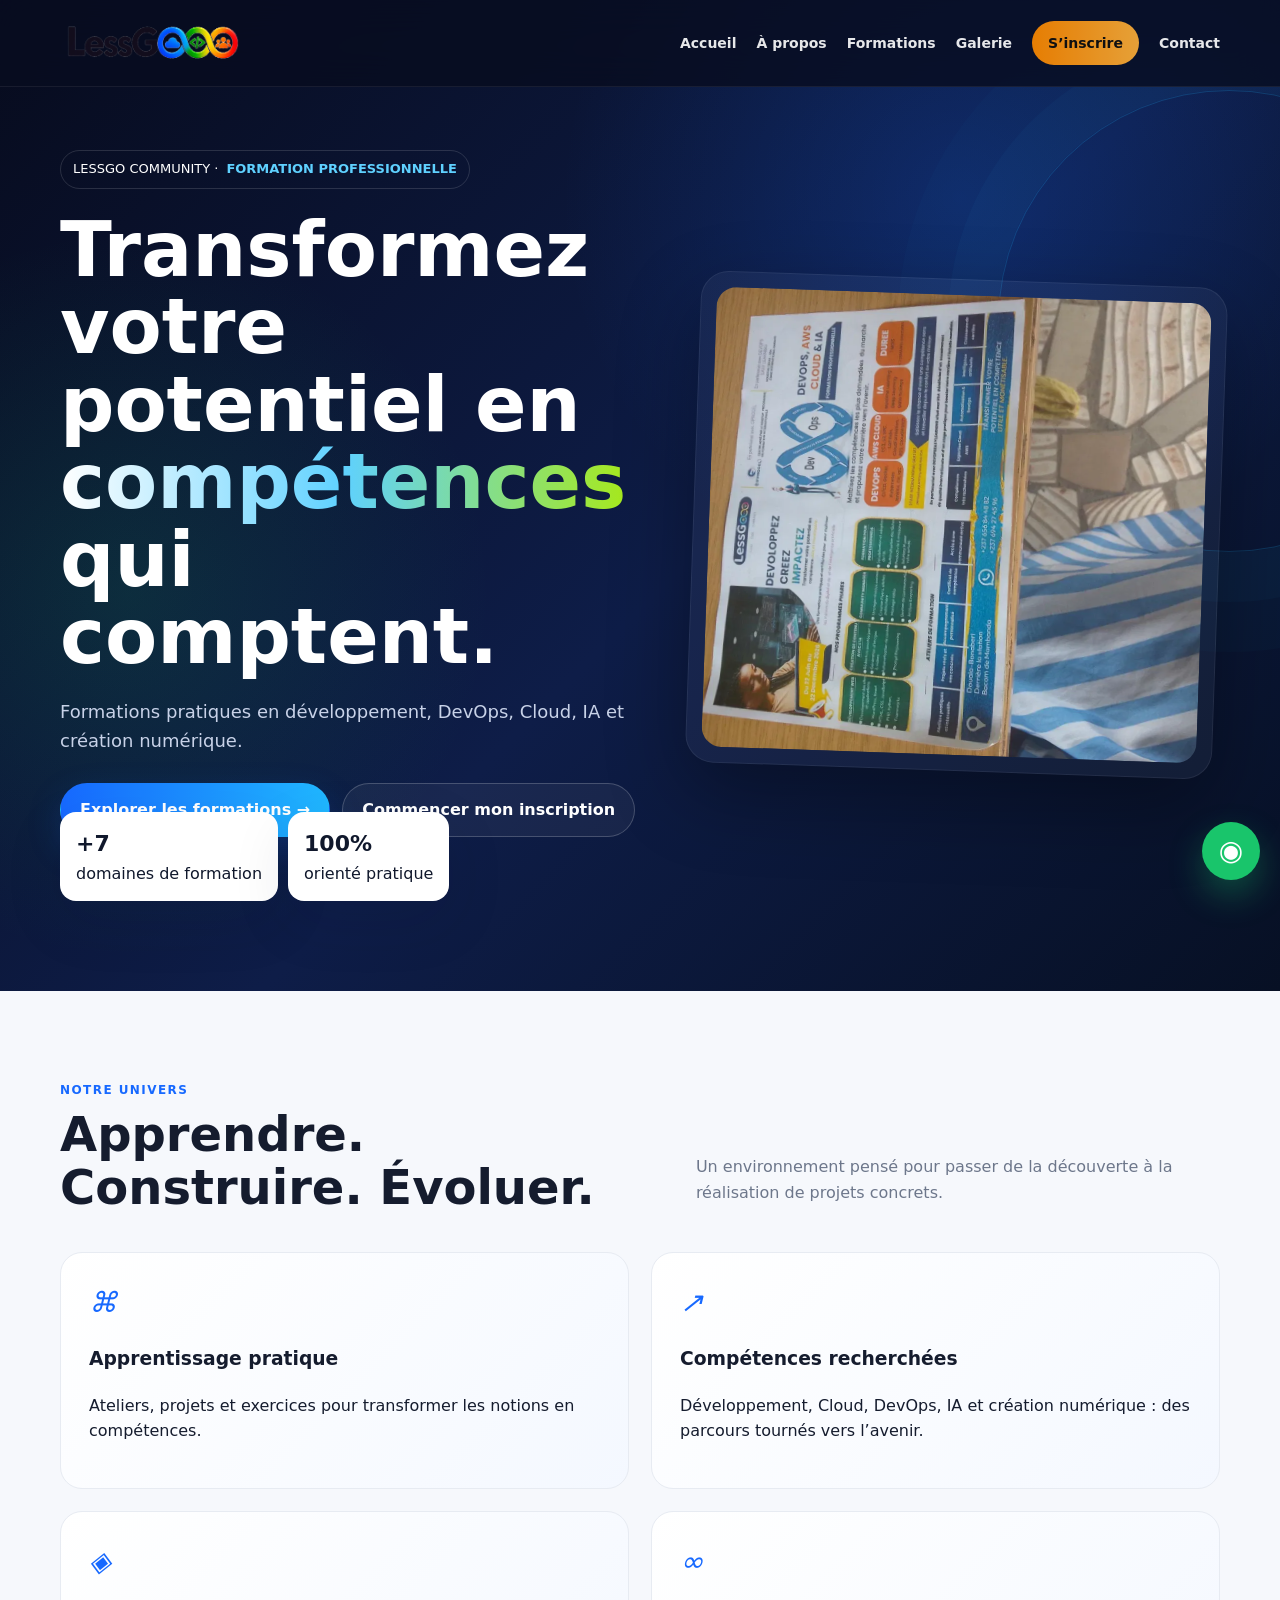
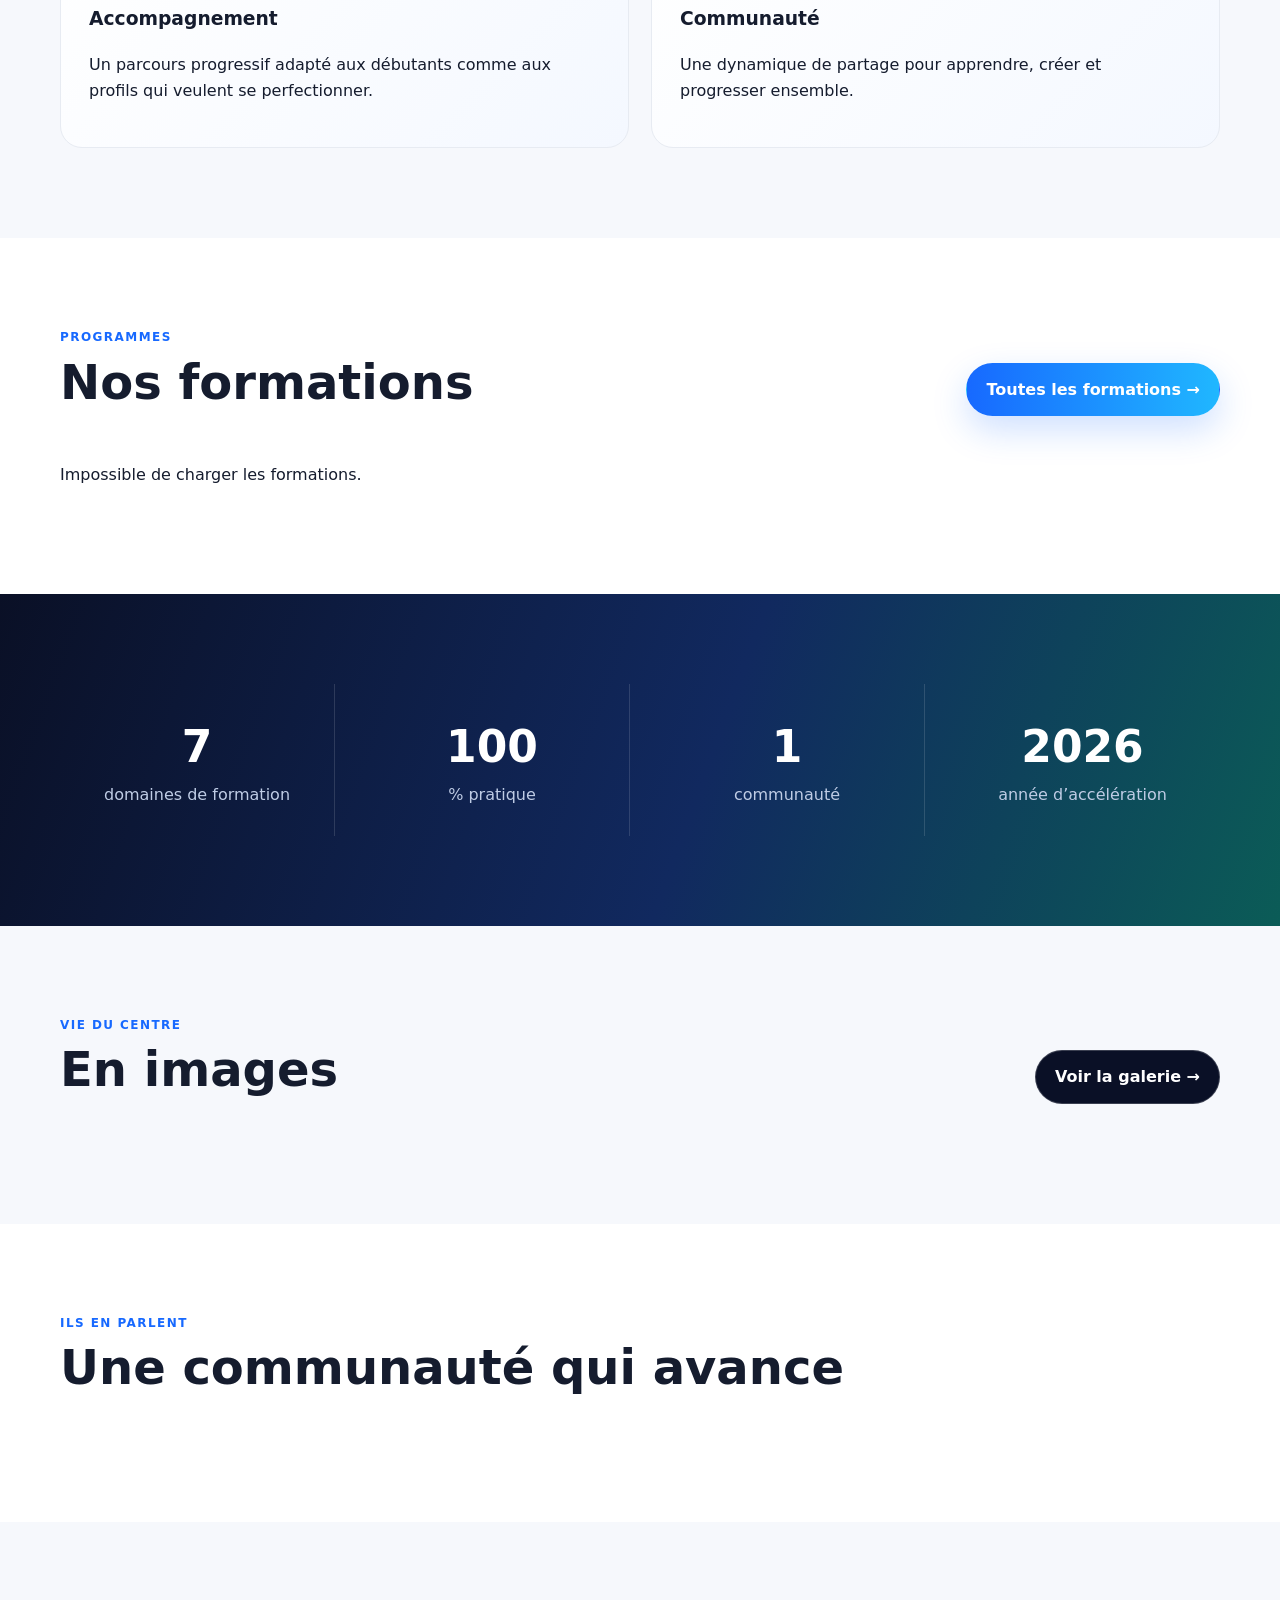
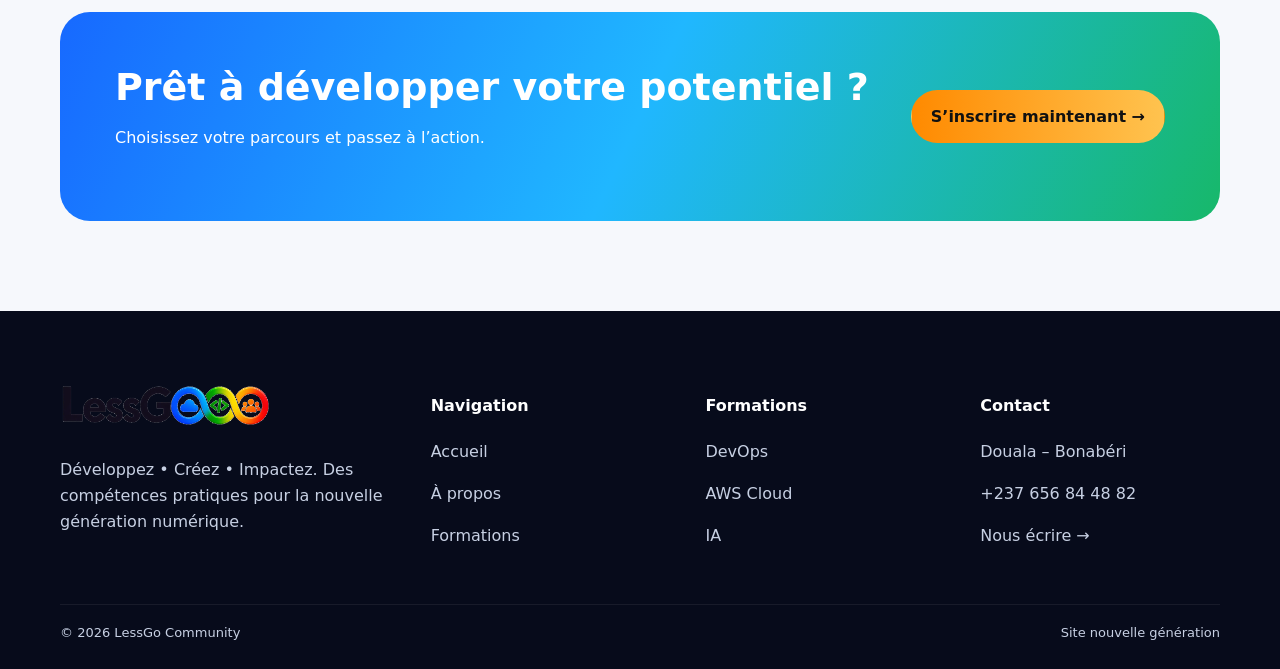
==== frontend/index.html @ 992719c2 "LessGo Community production" ====
<!doctype html><html lang="fr"><head><meta charset="utf-8"><meta name="viewport" content="width=device-width,initial-scale=1">
<meta name="description" content="LessGo Community — formations pratiques en développement, DevOps, Cloud, IA et création numérique à Douala.">
<title>Accueil | LessGo Community</title><link rel="preconnect" href="https://fonts.googleapis.com"><link rel="stylesheet" href="assets/css/style.css"></head><body>
<nav class="nav"><div class="container nav-inner"><a class="brand" href="index.html"><img src="assets/images/logo.png" alt="LessGo Community"></a><button class="menu" aria-label="Menu">☰</button><div class="nav-links"><a href="index.html">Accueil</a><a href="about.html">À propos</a><a href="formations.html">Formations</a><a href="galerie.html">Galerie</a><a href="inscription.html" class="nav-cta">S’inscrire</a><a href="contact.html">Contact</a></div></div></nav><main><section class="hero"><div class="container hero-grid"><div><span class="eyebrow">LESSGO COMMUNITY · <b>FORMATION PROFESSIONNELLE</b></span><h1 id="hero-title">Transformez votre potentiel en <span>compétences</span> qui comptent.</h1><p id="hero-text">Formations pratiques en développement, DevOps, Cloud, IA et création numérique.</p><div class="actions"><a class="btn btn-primary" href="formations.html">Explorer les formations →</a><a class="btn btn-ghost" href="inscription.html">Commencer mon inscription</a></div><div class="floating"><div class="mini"><strong>+7</strong><span>domaines de formation</span></div><div class="mini"><strong>100%</strong><span>orienté pratique</span></div></div></div><div class="hero-card"><img src="assets/images/flyer.png" alt="Flyer LessGo Community"></div></div></section>
<section class="section"><div class="container"><div class="section-head"><div><div class="kicker">Notre univers</div><h2>Apprendre. Construire. Évoluer.</h2></div><p>Un environnement pensé pour passer de la découverte à la réalisation de projets concrets.</p></div><div class="feature-grid"><div class="feature"><i>⌘</i><h3>Apprentissage pratique</h3><p>Ateliers, projets et exercices pour transformer les notions en compétences.</p></div><div class="feature"><i>↗</i><h3>Compétences recherchées</h3><p>Développement, Cloud, DevOps, IA et création numérique : des parcours tournés vers l’avenir.</p></div><div class="feature"><i>◈</i><h3>Accompagnement</h3><p>Un parcours progressif adapté aux débutants comme aux profils qui veulent se perfectionner.</p></div><div class="feature"><i>∞</i><h3>Communauté</h3><p>Une dynamique de partage pour apprendre, créer et progresser ensemble.</p></div></div></div></section>
<section class="section alt"><div class="container"><div class="section-head"><div><div class="kicker">Programmes</div><h2>Nos formations</h2></div><a class="btn btn-primary" href="formations.html">Toutes les formations →</a></div><div id="formation-list" class="cards"></div></div></section>
<section class="section stats-band"><div class="container"><div class="stats"><div class="statbox"><strong class="counter" data-target="7">0</strong><span>domaines de formation</span></div><div class="statbox"><strong class="counter" data-target="100">0</strong><span>% pratique</span></div><div class="statbox"><strong class="counter" data-target="1">0</strong><span>communauté</span></div><div class="statbox"><strong class="counter" data-target="2026">0</strong><span>année d’accélération</span></div></div></div></section>
<section class="section"><div class="container"><div class="section-head"><div><div class="kicker">Vie du centre</div><h2>En images</h2></div><a class="btn btn-ghost" style="background:#0a1026" href="galerie.html">Voir la galerie →</a></div><div id="home-gallery" class="gallery"></div></div></section>
<section class="section alt"><div class="container"><div class="section-head"><div><div class="kicker">Ils en parlent</div><h2>Une communauté qui avance</h2></div></div><div id="testimonial-list" class="cards"></div></div></section>
<section class="section"><div class="container"><div class="cta"><div><h2>Prêt à développer votre potentiel ?</h2><p>Choisissez votre parcours et passez à l’action.</p></div><a class="btn btn-orange" href="inscription.html">S’inscrire maintenant →</a></div></div></section></main><footer class="footer"><div class="container"><div class="footer-grid"><div><img src="assets/images/logo.png" alt="LessGo" style="width:210px"><p>Développez • Créez • Impactez. Des compétences pratiques pour la nouvelle génération numérique.</p></div><div><h4>Navigation</h4><p><a href="index.html">Accueil</a></p><p><a href="about.html">À propos</a></p><p><a href="formations.html">Formations</a></p></div><div><h4>Formations</h4><p><a href="formation.html?slug=devops">DevOps</a></p><p><a href="formation.html?slug=aws-cloud">AWS Cloud</a></p><p><a href="formation.html?slug=intelligence-artificielle">IA</a></p></div><div><h4>Contact</h4><p id="address">Douala – Bonabéri</p><p id="phone">+237 656 84 48 82</p><p><a href="contact.html">Nous écrire →</a></p></div></div><div class="footer-bottom"><span>© <span id="year"></span> LessGo Community</span><span>Site nouvelle génération</span></div></div></footer><a class="whatsapp" href="https://wa.me/237656844882?text=Bonjour%20LessGo%20Community%2C%20je%20souhaite%20avoir%20des%20informations." target="_blank" aria-label="WhatsApp">◉</a><div class="modal"><img src="" alt=""></div><script src="assets/js/app.js"></script></body></html>
---- frontend/assets/css/style.css ----
:root{--navy:#080d20;--navy2:#101a3b;--blue:#1769ff;--cyan:#20b7ff;--green:#17b86a;--lime:#a7e91d;--orange:#ff8a00;--red:#ff3d4d;--white:#fff;--muted:#6d778b;--bg:#f6f8fc;--line:#e7ebf2;--shadow:0 20px 60px rgba(7,18,48,.10)}
*{box-sizing:border-box}html{scroll-behavior:smooth}body{margin:0;font-family:Inter,ui-sans-serif,system-ui,-apple-system,Segoe UI,Roboto,Arial;color:#151c2e;background:var(--bg);line-height:1.6}a{text-decoration:none;color:inherit}img{max-width:100%;display:block}.container{width:min(1160px,92%);margin:auto}.nav{position:fixed;z-index:1000;top:0;left:0;right:0;padding:14px 0;background:rgba(8,13,32,.82);backdrop-filter:blur(18px);border-bottom:1px solid #fff1}.nav-inner{display:flex;align-items:center;justify-content:space-between;gap:20px}.brand img{width:185px;height:58px;object-fit:contain}.nav-links{display:flex;gap:20px;align-items:center}.nav-links a{color:#fff;font-weight:650;font-size:14px;opacity:.9}.nav-links a:hover,.nav-links a.active{color:#5fd1ff}.nav-cta{background:linear-gradient(90deg,var(--orange),#ffb13b);color:#111!important;padding:11px 16px;border-radius:999px}.menu{display:none;background:none;border:0;color:#fff;font-size:25px}.hero{min-height:92vh;padding:150px 0 90px;background:radial-gradient(circle at 75% 20%,#1769ff33,transparent 32%),radial-gradient(circle at 10% 60%,#17b86a25,transparent 28%),linear-gradient(135deg,#070b1d,#0e1d48 55%,#071024);color:#fff;position:relative;overflow:hidden}.hero:after{content:"";position:absolute;width:460px;height:460px;border:1px solid #20b7ff33;border-radius:50%;right:-180px;top:90px;box-shadow:0 0 0 50px #20b7ff08,0 0 0 100px #20b7ff05}.hero-grid{display:grid;grid-template-columns:1.05fr .95fr;align-items:center;gap:50px;position:relative;z-index:2}.eyebrow{display:inline-flex;gap:8px;align-items:center;padding:8px 12px;border:1px solid #fff2;border-radius:999px;background:#fff0;font-size:13px}.eyebrow b{color:#5fd1ff}.hero h1{font-size:clamp(42px,6vw,76px);line-height:1.02;margin:22px 0}.hero h1 span{background:linear-gradient(90deg,#fff,#5fd1ff,#a7e91d);-webkit-background-clip:text;background-clip:text;color:transparent}.hero p{font-size:18px;color:#c8d2e8;max-width:640px}.actions{display:flex;gap:12px;flex-wrap:wrap;margin-top:28px}.btn{display:inline-flex;align-items:center;justify-content:center;gap:9px;padding:13px 19px;border-radius:999px;font-weight:800;border:1px solid transparent;transition:.25s;cursor:pointer}.btn:hover{transform:translateY(-3px)}.btn-primary{background:linear-gradient(90deg,var(--blue),var(--cyan));color:#fff;box-shadow:0 14px 35px #1769ff35}.btn-orange{background:linear-gradient(90deg,var(--orange),#ffc34f);color:#111}.btn-ghost{border-color:#ffffff33;color:#fff;background:#ffffff0d}.hero-card{background:#ffffff0b;border:1px solid #fff1;border-radius:28px;padding:15px;box-shadow:0 30px 80px #0005;transform:rotate(2deg)}.hero-card img{border-radius:20px;width:100%;height:460px;object-fit:cover}.floating{display:flex;gap:10px;margin-top:-25px;position:relative;z-index:3}.mini{background:#fff;color:#10182c;border-radius:16px;padding:14px 16px;box-shadow:var(--shadow);min-width:145px}.mini strong{display:block;font-size:22px}.section{padding:90px 0}.section.alt{background:#fff}.section-head{display:flex;justify-content:space-between;align-items:end;gap:20px;margin-bottom:30px}.kicker{color:var(--blue);font-weight:900;text-transform:uppercase;letter-spacing:.12em;font-size:12px}.section h2{font-size:clamp(30px,4vw,48px);line-height:1.1;margin:8px 0}.section-head p{max-width:620px;color:var(--muted)}.cards{display:grid;grid-template-columns:repeat(3,1fr);gap:20px}.card{background:#fff;border:1px solid var(--line);border-radius:22px;overflow:hidden;box-shadow:0 10px 35px #12254d0b;transition:.25s}.card:hover{transform:translateY(-7px);box-shadow:var(--shadow)}.card-img{height:210px;width:100%;object-fit:cover}.card-body{padding:22px}.pill{display:inline-block;padding:6px 10px;border-radius:999px;background:#eef5ff;color:#1769ff;font-size:12px;font-weight:800}.card h3{margin:13px 0 7px;font-size:21px}.card p{color:var(--muted)}.meta{display:flex;gap:8px;flex-wrap:wrap;margin:12px 0}.meta span{font-size:12px;color:#5c6678;background:#f2f5f9;padding:6px 9px;border-radius:9px}.stats-band{background:linear-gradient(110deg,#0a1026,#11295f 55%,#0b5c57);color:#fff}.stats{display:grid;grid-template-columns:repeat(4,1fr);gap:20px}.statbox{padding:28px 10px;text-align:center;border-right:1px solid #fff2}.statbox:last-child{border-right:0}.statbox strong{font-size:44px;display:block}.statbox span{color:#bfcce5}.feature-grid{display:grid;grid-template-columns:1fr 1fr;gap:22px}.feature{padding:28px;border-radius:22px;background:linear-gradient(135deg,#fff,#f4f8ff);border:1px solid var(--line)}.feature i{font-size:28px;color:var(--blue)}.gallery{display:grid;grid-template-columns:repeat(4,1fr);gap:12px}.gallery img{height:190px;width:100%;object-fit:cover;border-radius:18px;cursor:pointer;transition:.25s}.gallery img:hover{transform:scale(1.02)}.quote{background:#0b1229;color:#fff;border-radius:25px;padding:30px;position:relative}.quote p{color:#d0d7e8;font-size:18px}.quote .stars{color:#ffc247}.cta{border-radius:30px;padding:55px;background:linear-gradient(115deg,#1769ff,#20b7ff 50%,#17b86a);color:#fff;display:flex;justify-content:space-between;align-items:center;gap:30px}.cta h2{margin:0;font-size:38px}.form-wrap{background:#fff;border:1px solid var(--line);border-radius:24px;padding:28px;box-shadow:var(--shadow)}.form-grid{display:grid;grid-template-columns:1fr 1fr;gap:16px}.field{display:flex;flex-direction:column;gap:7px}.field.wide{grid-column:1/-1}.field label{font-weight:750;font-size:13px}.field input,.field select,.field textarea{padding:13px 14px;border:1px solid #dfe5ef;border-radius:12px;font:inherit;outline:none}.field input:focus,.field select:focus,.field textarea:focus{border-color:#1769ff;box-shadow:0 0 0 4px #1769ff12}.footer{background:#070b1b;color:#c7d0e3;padding:60px 0 25px}.footer-grid{display:grid;grid-template-columns:1.4fr 1fr 1fr 1fr;gap:35px}.footer h4{color:#fff}.footer a:hover{color:#5fd1ff}.footer-bottom{border-top:1px solid #fff1;margin-top:40px;padding-top:18px;display:flex;justify-content:space-between;gap:20px;font-size:13px}.whatsapp{position:fixed;right:20px;bottom:20px;width:58px;height:58px;border-radius:50%;display:grid;place-items:center;background:#19c56b;color:#fff;font-size:28px;z-index:999;box-shadow:0 15px 35px #19c56b55}.page-hero{padding:150px 0 70px;background:linear-gradient(120deg,#080d20,#13285d);color:#fff}.page-hero h1{font-size:55px;margin:0 0 12px}.detail{display:grid;grid-template-columns:1fr 1fr;gap:35px;align-items:start}.detail img{border-radius:25px;box-shadow:var(--shadow)}.notice{padding:14px 16px;border-radius:12px;margin:12px 0}.success{background:#eaf9f1;color:#087a46}.error{background:#fff0f0;color:#a31c1c}.search{padding:13px 15px;border:1px solid var(--line);border-radius:999px;width:280px}.modal{position:fixed;inset:0;background:#000b;display:none;align-items:center;justify-content:center;z-index:2000;padding:25px}.modal.show{display:flex}.modal img{max-height:85vh;max-width:92vw;border-radius:15px}
@media(max-width:900px){.nav-links{display:none;position:absolute;top:86px;left:4%;right:4%;padding:18px;background:#0a1026;border:1px solid #fff2;border-radius:18px;flex-direction:column;align-items:stretch}.nav-links.show{display:flex}.menu{display:block}.hero-grid,.feature-grid,.detail{grid-template-columns:1fr}.hero-card{transform:none}.cards{grid-template-columns:1fr 1fr}.stats{grid-template-columns:1fr 1fr}.footer-grid{grid-template-columns:1fr 1fr}.gallery{grid-template-columns:1fr 1fr}.cta{flex-direction:column;align-items:flex-start}}@media(max-width:600px){.cards,.stats,.footer-grid,.gallery,.form-grid{grid-template-columns:1fr}.field.wide{grid-column:auto}.hero{padding-top:130px}.hero-card img{height:330px}.page-hero h1{font-size:42px}.section{padding:65px 0}.statbox{border-right:0;border-bottom:1px solid #fff2}.statbox:last-child{border-bottom:0}.footer-bottom{flex-direction:column}}
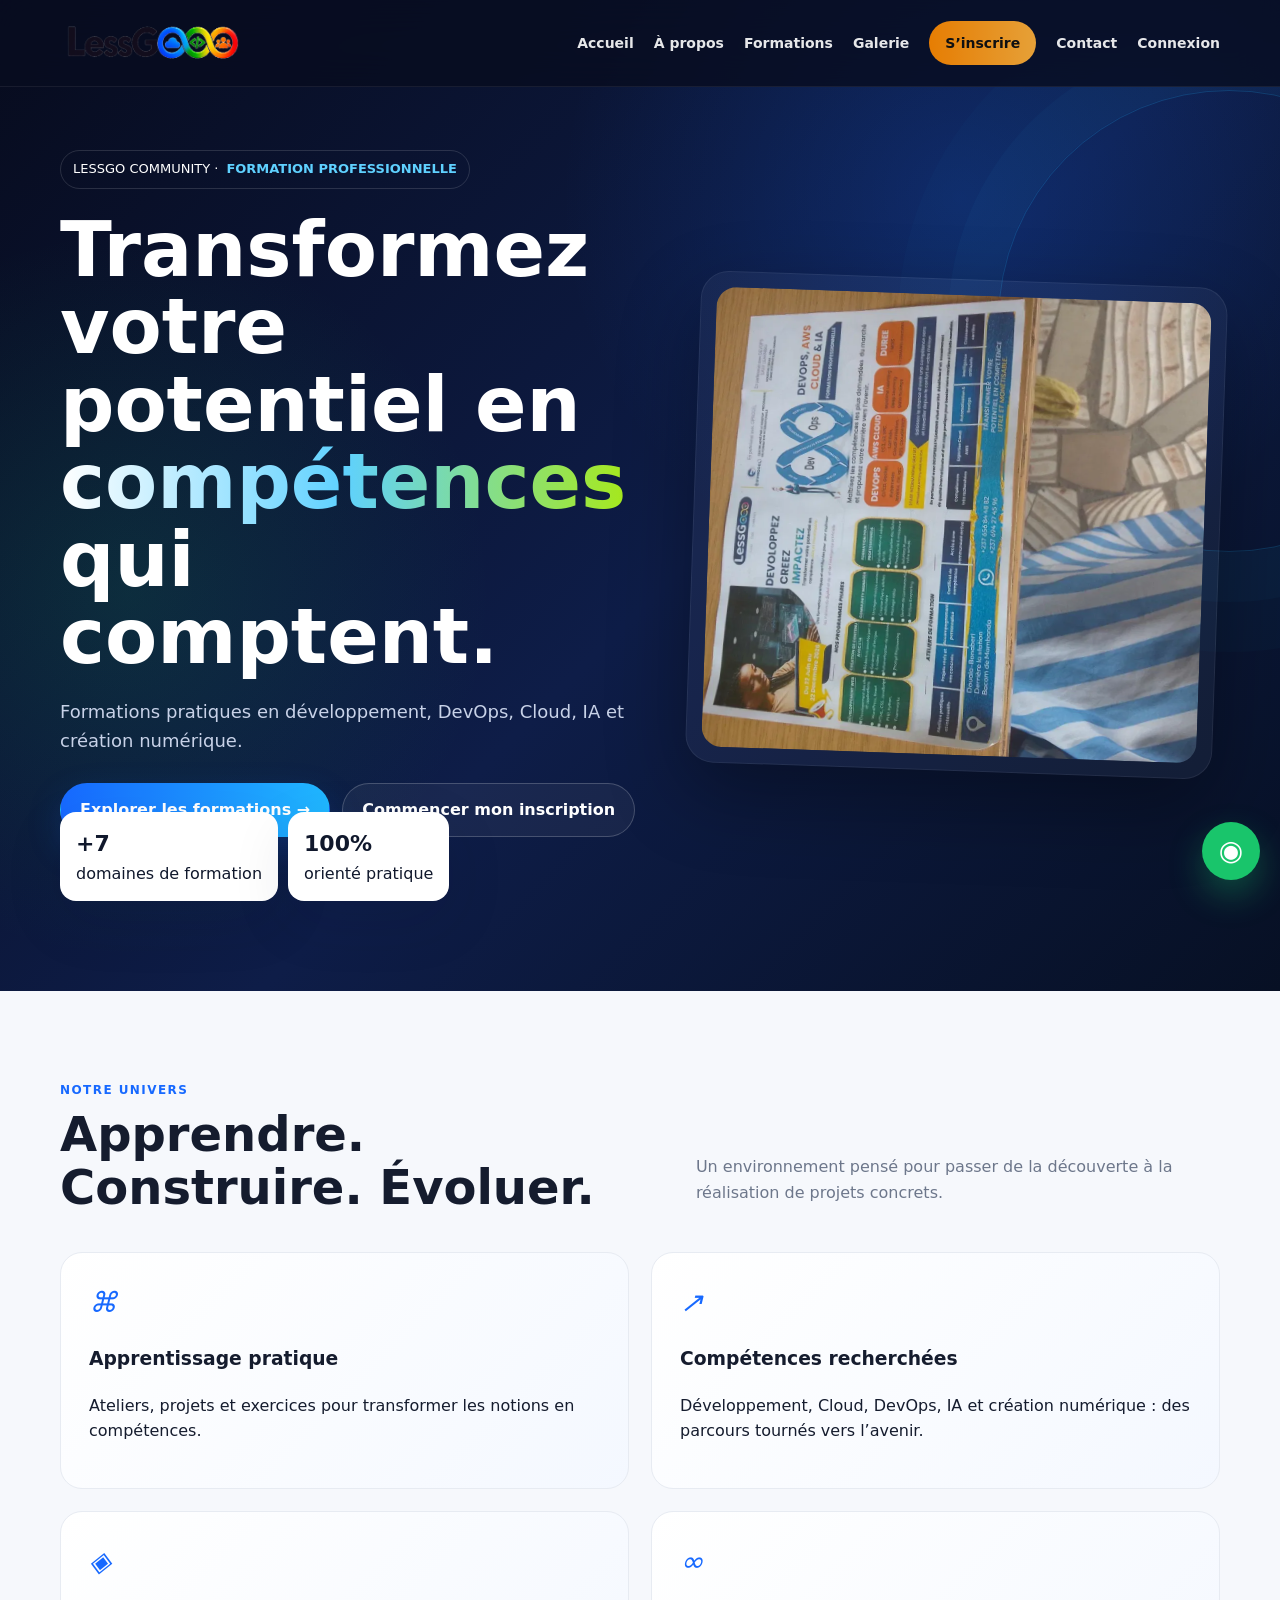
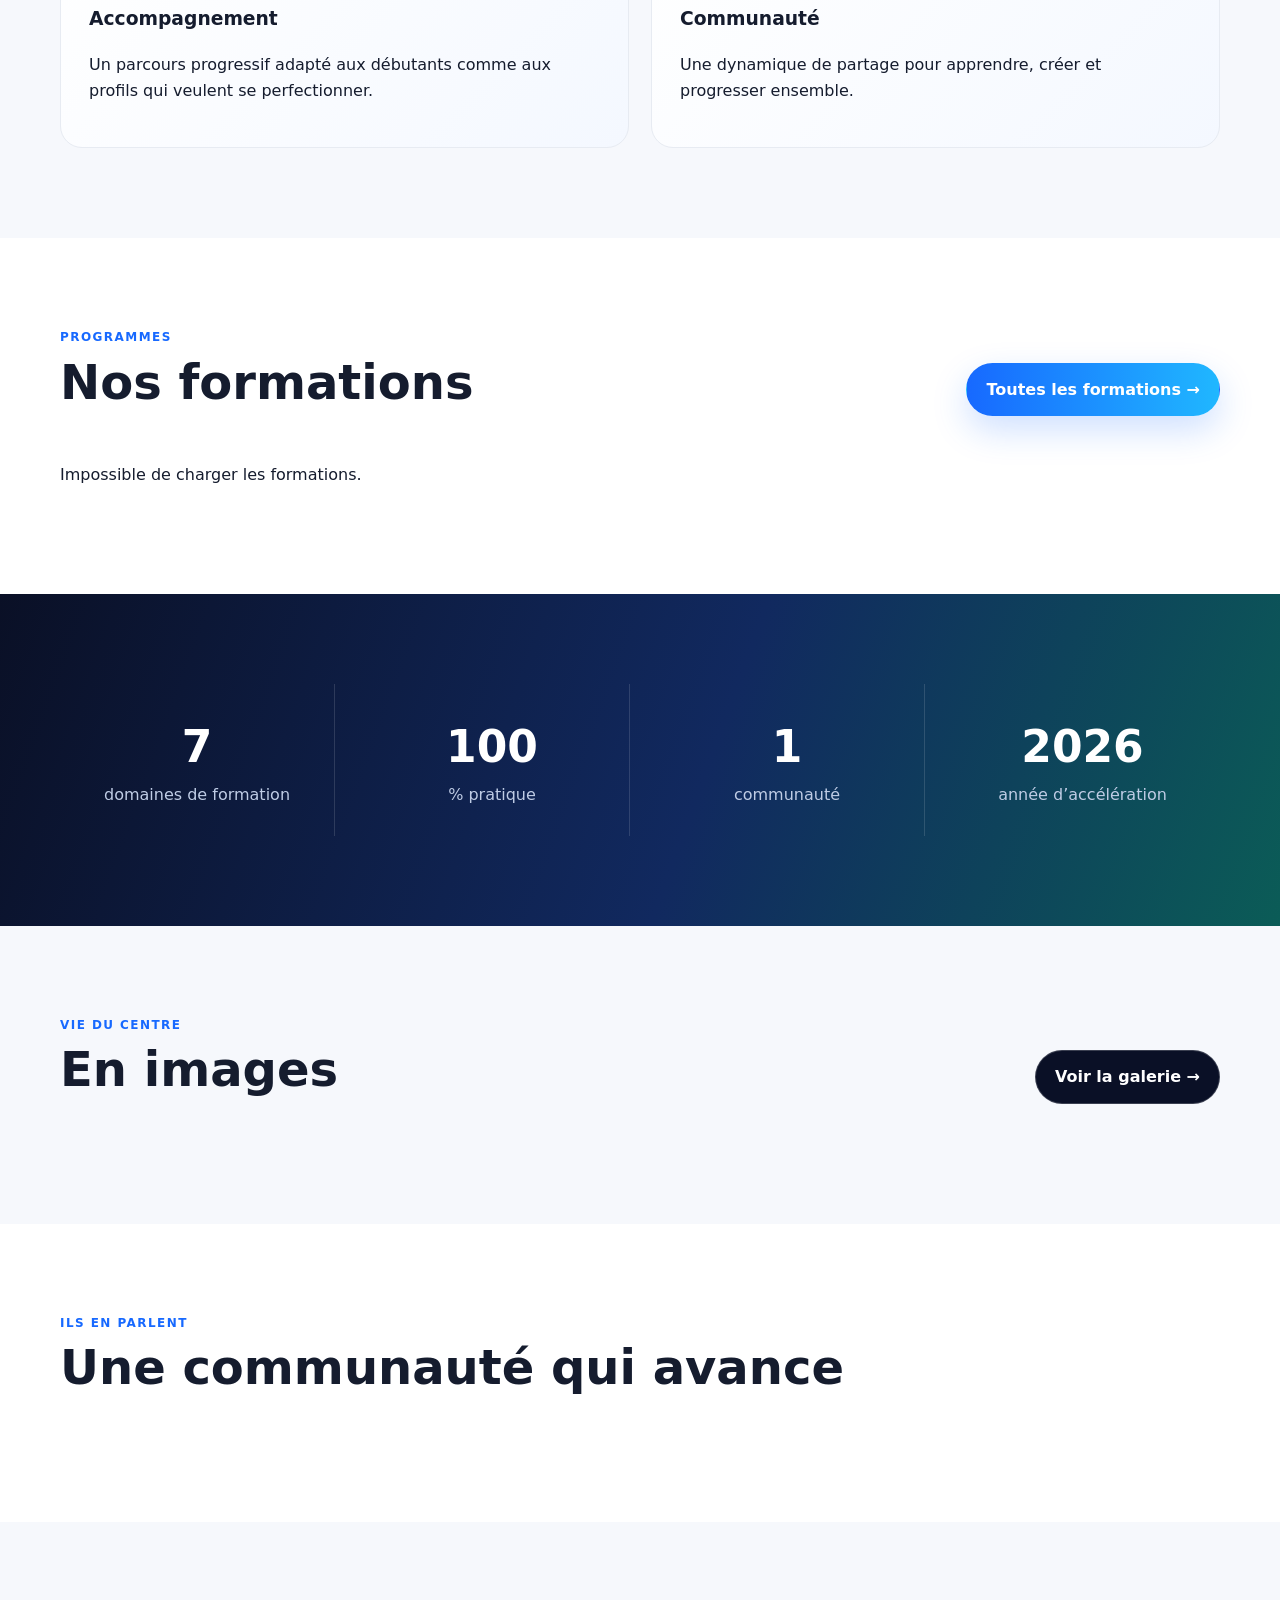
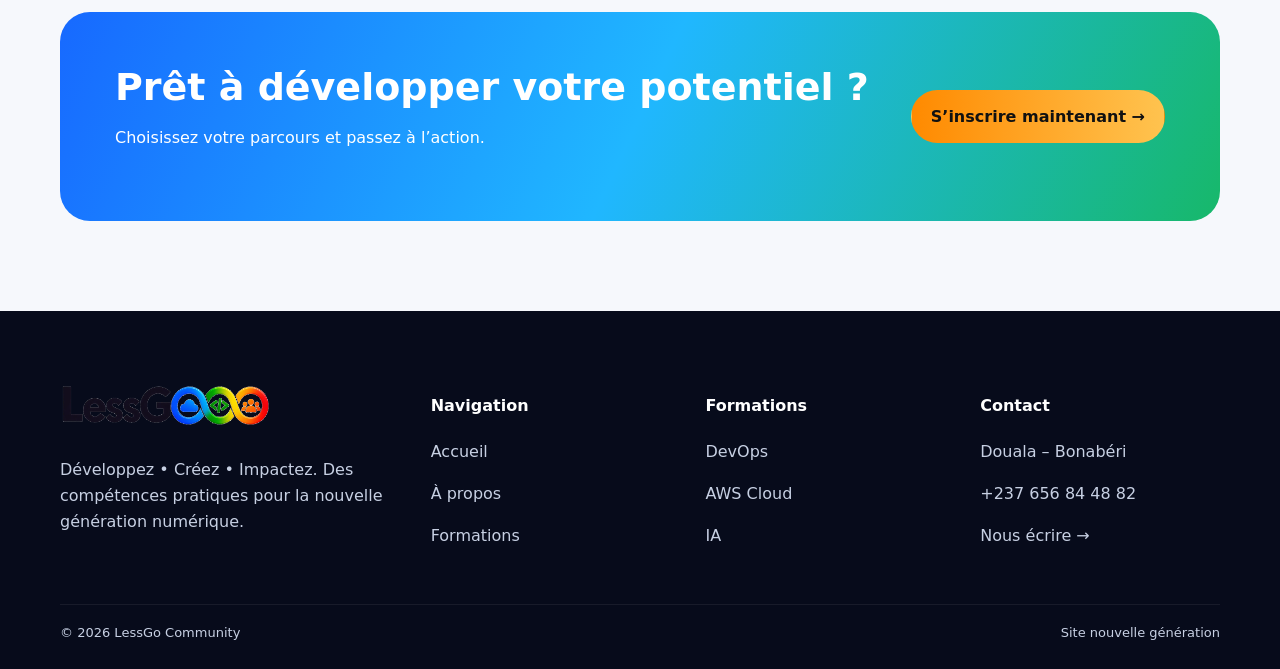
==== commit 4f046a28: "Fix: Dockerfile universel" ====
--- a/frontend/index.html
+++ b/frontend/index.html
@@ -1,10 +1,10 @@
 <!doctype html><html lang="fr"><head><meta charset="utf-8"><meta name="viewport" content="width=device-width,initial-scale=1">
 <meta name="description" content="LessGo Community — formations pratiques en développement, DevOps, Cloud, IA et création numérique à Douala.">
 <title>Accueil | LessGo Community</title><link rel="preconnect" href="https://fonts.googleapis.com"><link rel="stylesheet" href="assets/css/style.css"></head><body>
-<nav class="nav"><div class="container nav-inner"><a class="brand" href="index.html"><img src="assets/images/logo.png" alt="LessGo Community"></a><button class="menu" aria-label="Menu">☰</button><div class="nav-links"><a href="index.html">Accueil</a><a href="about.html">À propos</a><a href="formations.html">Formations</a><a href="galerie.html">Galerie</a><a href="inscription.html" class="nav-cta">S’inscrire</a><a href="contact.html">Contact</a></div></div></nav><main><section class="hero"><div class="container hero-grid"><div><span class="eyebrow">LESSGO COMMUNITY · <b>FORMATION PROFESSIONNELLE</b></span><h1 id="hero-title">Transformez votre potentiel en <span>compétences</span> qui comptent.</h1><p id="hero-text">Formations pratiques en développement, DevOps, Cloud, IA et création numérique.</p><div class="actions"><a class="btn btn-primary" href="formations.html">Explorer les formations →</a><a class="btn btn-ghost" href="inscription.html">Commencer mon inscription</a></div><div class="floating"><div class="mini"><strong>+7</strong><span>domaines de formation</span></div><div class="mini"><strong>100%</strong><span>orienté pratique</span></div></div></div><div class="hero-card"><img src="assets/images/flyer.png" alt="Flyer LessGo Community"></div></div></section>
+<nav class="nav"><div class="container nav-inner"><a class="brand" href="index.html"><img src="assets/images/logo.png" alt="LessGo Community"></a><button class="menu" aria-label="Menu">☰</button><div class="nav-links"><a href="index.html">Accueil</a><a href="about.html">À propos</a><a href="formations.html">Formations</a><a href="galerie.html">Galerie</a><a href="inscription.html" class="nav-cta">S’inscrire</a><a href="contact.html">Contact</a><a href="/login.php">Connexion</a></div></div></nav><main><section class="hero"><div class="container hero-grid"><div><span class="eyebrow">LESSGO COMMUNITY · <b>FORMATION PROFESSIONNELLE</b></span><h1 id="hero-title">Transformez votre potentiel en <span>compétences</span> qui comptent.</h1><p id="hero-text">Formations pratiques en développement, DevOps, Cloud, IA et création numérique.</p><div class="actions"><a class="btn btn-primary" href="formations.html">Explorer les formations →</a><a class="btn btn-ghost" href="inscription.html">Commencer mon inscription</a></div><div class="floating"><div class="mini"><strong>+7</strong><span>domaines de formation</span></div><div class="mini"><strong>100%</strong><span>orienté pratique</span></div></div></div><div class="hero-card"><img src="assets/images/flyer.png" alt="Flyer LessGo Community"></div></div></section>
 <section class="section"><div class="container"><div class="section-head"><div><div class="kicker">Notre univers</div><h2>Apprendre. Construire. Évoluer.</h2></div><p>Un environnement pensé pour passer de la découverte à la réalisation de projets concrets.</p></div><div class="feature-grid"><div class="feature"><i>⌘</i><h3>Apprentissage pratique</h3><p>Ateliers, projets et exercices pour transformer les notions en compétences.</p></div><div class="feature"><i>↗</i><h3>Compétences recherchées</h3><p>Développement, Cloud, DevOps, IA et création numérique : des parcours tournés vers l’avenir.</p></div><div class="feature"><i>◈</i><h3>Accompagnement</h3><p>Un parcours progressif adapté aux débutants comme aux profils qui veulent se perfectionner.</p></div><div class="feature"><i>∞</i><h3>Communauté</h3><p>Une dynamique de partage pour apprendre, créer et progresser ensemble.</p></div></div></div></section>
 <section class="section alt"><div class="container"><div class="section-head"><div><div class="kicker">Programmes</div><h2>Nos formations</h2></div><a class="btn btn-primary" href="formations.html">Toutes les formations →</a></div><div id="formation-list" class="cards"></div></div></section>
 <section class="section stats-band"><div class="container"><div class="stats"><div class="statbox"><strong class="counter" data-target="7">0</strong><span>domaines de formation</span></div><div class="statbox"><strong class="counter" data-target="100">0</strong><span>% pratique</span></div><div class="statbox"><strong class="counter" data-target="1">0</strong><span>communauté</span></div><div class="statbox"><strong class="counter" data-target="2026">0</strong><span>année d’accélération</span></div></div></div></section>
 <section class="section"><div class="container"><div class="section-head"><div><div class="kicker">Vie du centre</div><h2>En images</h2></div><a class="btn btn-ghost" style="background:#0a1026" href="galerie.html">Voir la galerie →</a></div><div id="home-gallery" class="gallery"></div></div></section>
 <section class="section alt"><div class="container"><div class="section-head"><div><div class="kicker">Ils en parlent</div><h2>Une communauté qui avance</h2></div></div><div id="testimonial-list" class="cards"></div></div></section>
-<section class="section"><div class="container"><div class="cta"><div><h2>Prêt à développer votre potentiel ?</h2><p>Choisissez votre parcours et passez à l’action.</p></div><a class="btn btn-orange" href="inscription.html">S’inscrire maintenant →</a></div></div></section></main><footer class="footer"><div class="container"><div class="footer-grid"><div><img src="assets/images/logo.png" alt="LessGo" style="width:210px"><p>Développez • Créez • Impactez. Des compétences pratiques pour la nouvelle génération numérique.</p></div><div><h4>Navigation</h4><p><a href="index.html">Accueil</a></p><p><a href="about.html">À propos</a></p><p><a href="formations.html">Formations</a></p></div><div><h4>Formations</h4><p><a href="formation.html?slug=devops">DevOps</a></p><p><a href="formation.html?slug=aws-cloud">AWS Cloud</a></p><p><a href="formation.html?slug=intelligence-artificielle">IA</a></p></div><div><h4>Contact</h4><p id="address">Douala – Bonabéri</p><p id="phone">+237 656 84 48 82</p><p><a href="contact.html">Nous écrire →</a></p></div></div><div class="footer-bottom"><span>© <span id="year"></span> LessGo Community</span><span>Site nouvelle génération</span></div></div></footer><a class="whatsapp" href="https://wa.me/237656844882?text=Bonjour%20LessGo%20Community%2C%20je%20souhaite%20avoir%20des%20informations." target="_blank" aria-label="WhatsApp">◉</a><div class="modal"><img src="" alt=""></div><script src="assets/js/app.js"></script></body></html>+<section class="section"><div class="container"><div class="cta"><div><h2>Prêt à développer votre potentiel ?</h2><p>Choisissez votre parcours et passez à l’action.</p></div><a class="btn btn-orange" href="inscription.html">S’inscrire maintenant →</a></div></div></section></main><footer class="footer"><div class="container"><div class="footer-grid"><div><img src="assets/images/logo.png" alt="LessGo" style="width:210px"><p>Développez • Créez • Impactez. Des compétences pratiques pour la nouvelle génération numérique.</p></div><div><h4>Navigation</h4><p><a href="index.html">Accueil</a></p><p><a href="about.html">À propos</a></p><p><a href="formations.html">Formations</a></p></div><div><h4>Formations</h4><p><a href="formation.html?slug=devops">DevOps</a></p><p><a href="formation.html?slug=aws-cloud">AWS Cloud</a></p><p><a href="formation.html?slug=intelligence-artificielle">IA</a></p></div><div><h4>Contact</h4><p id="address">Douala – Bonabéri</p><p id="phone">+237 656 84 48 82</p><p><a href="contact.html">Nous écrire →</a></p></div></div><div class="footer-bottom"><span>© <span id="year"></span> LessGo Community</span><span>Site nouvelle génération</span></div></div></footer><a class="whatsapp" href="https://wa.me/237656844882?text=Bonjour%20LessGo%20Community%2C%20je%20souhaite%20avoir%20des%20informations." target="_blank" aria-label="WhatsApp">◉</a><div class="modal"><img src="" alt=""></div><script src="assets/js/app.js"></script></body></html>
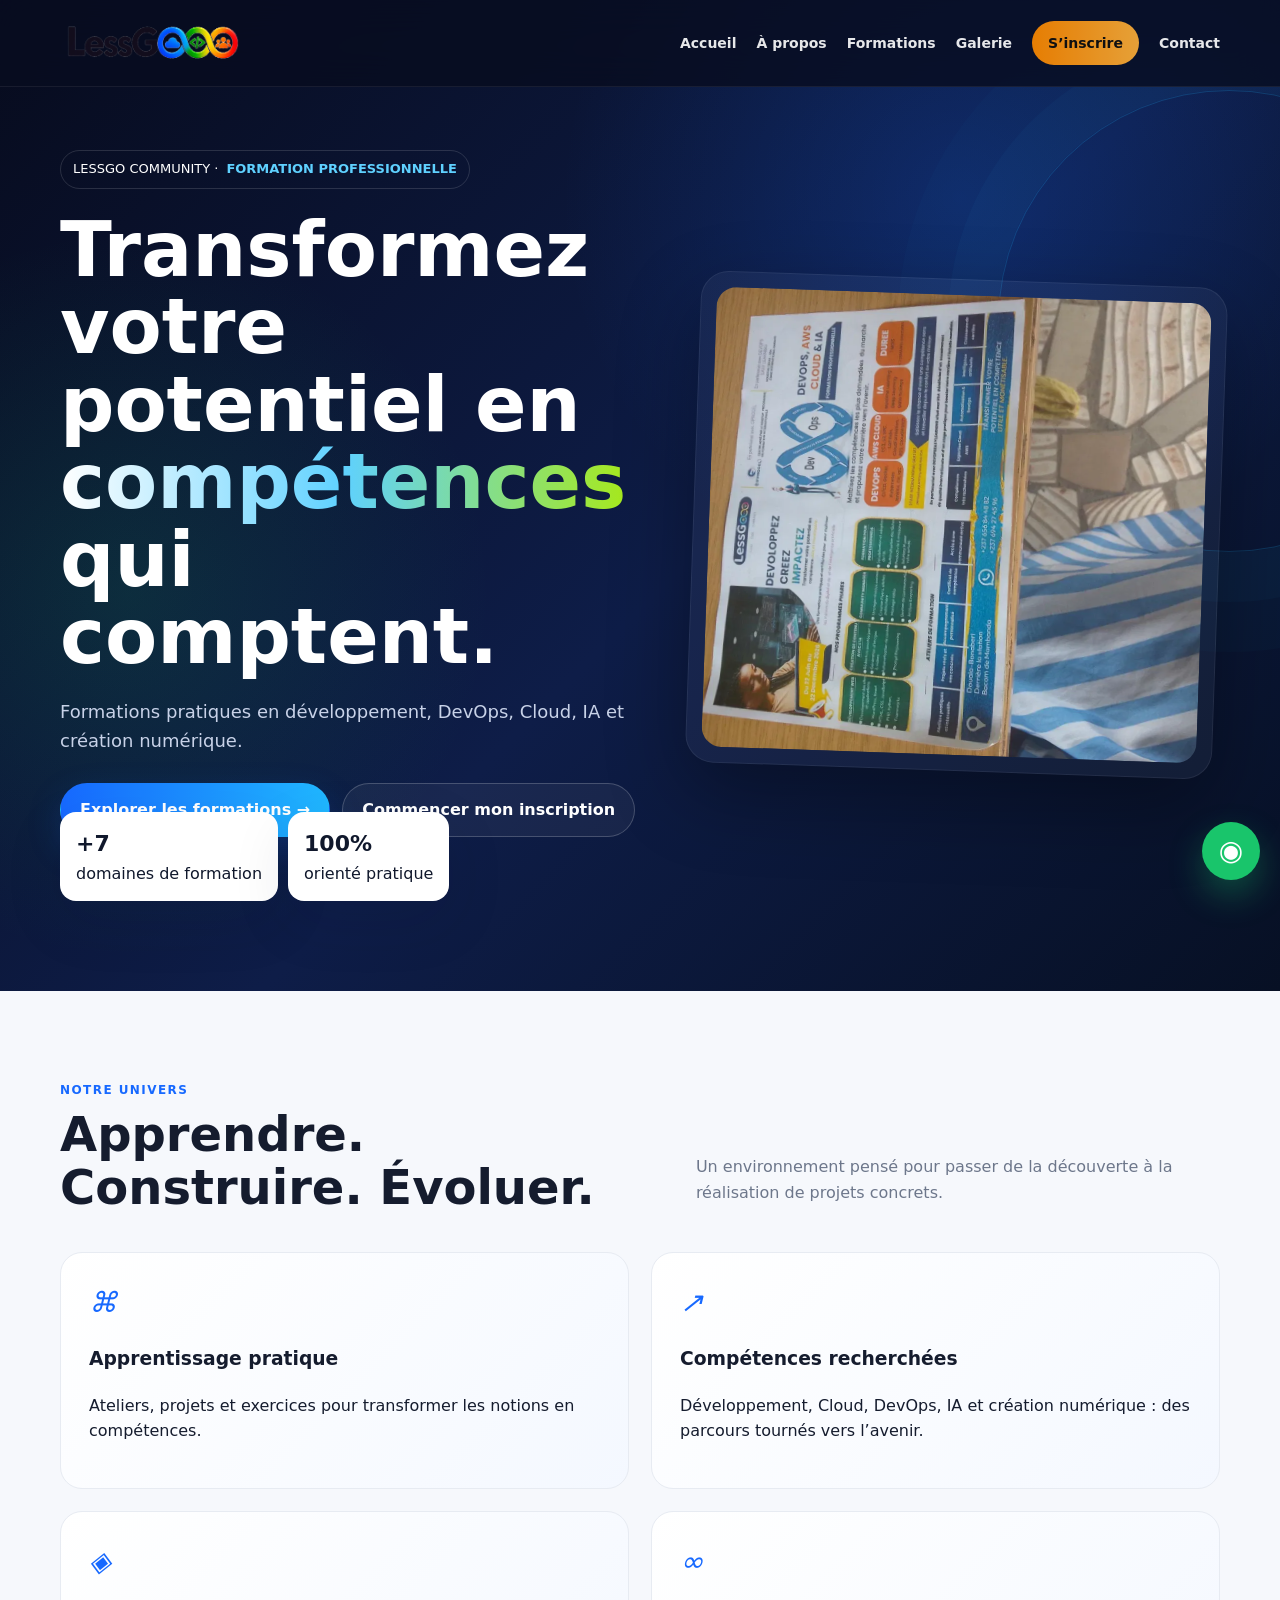
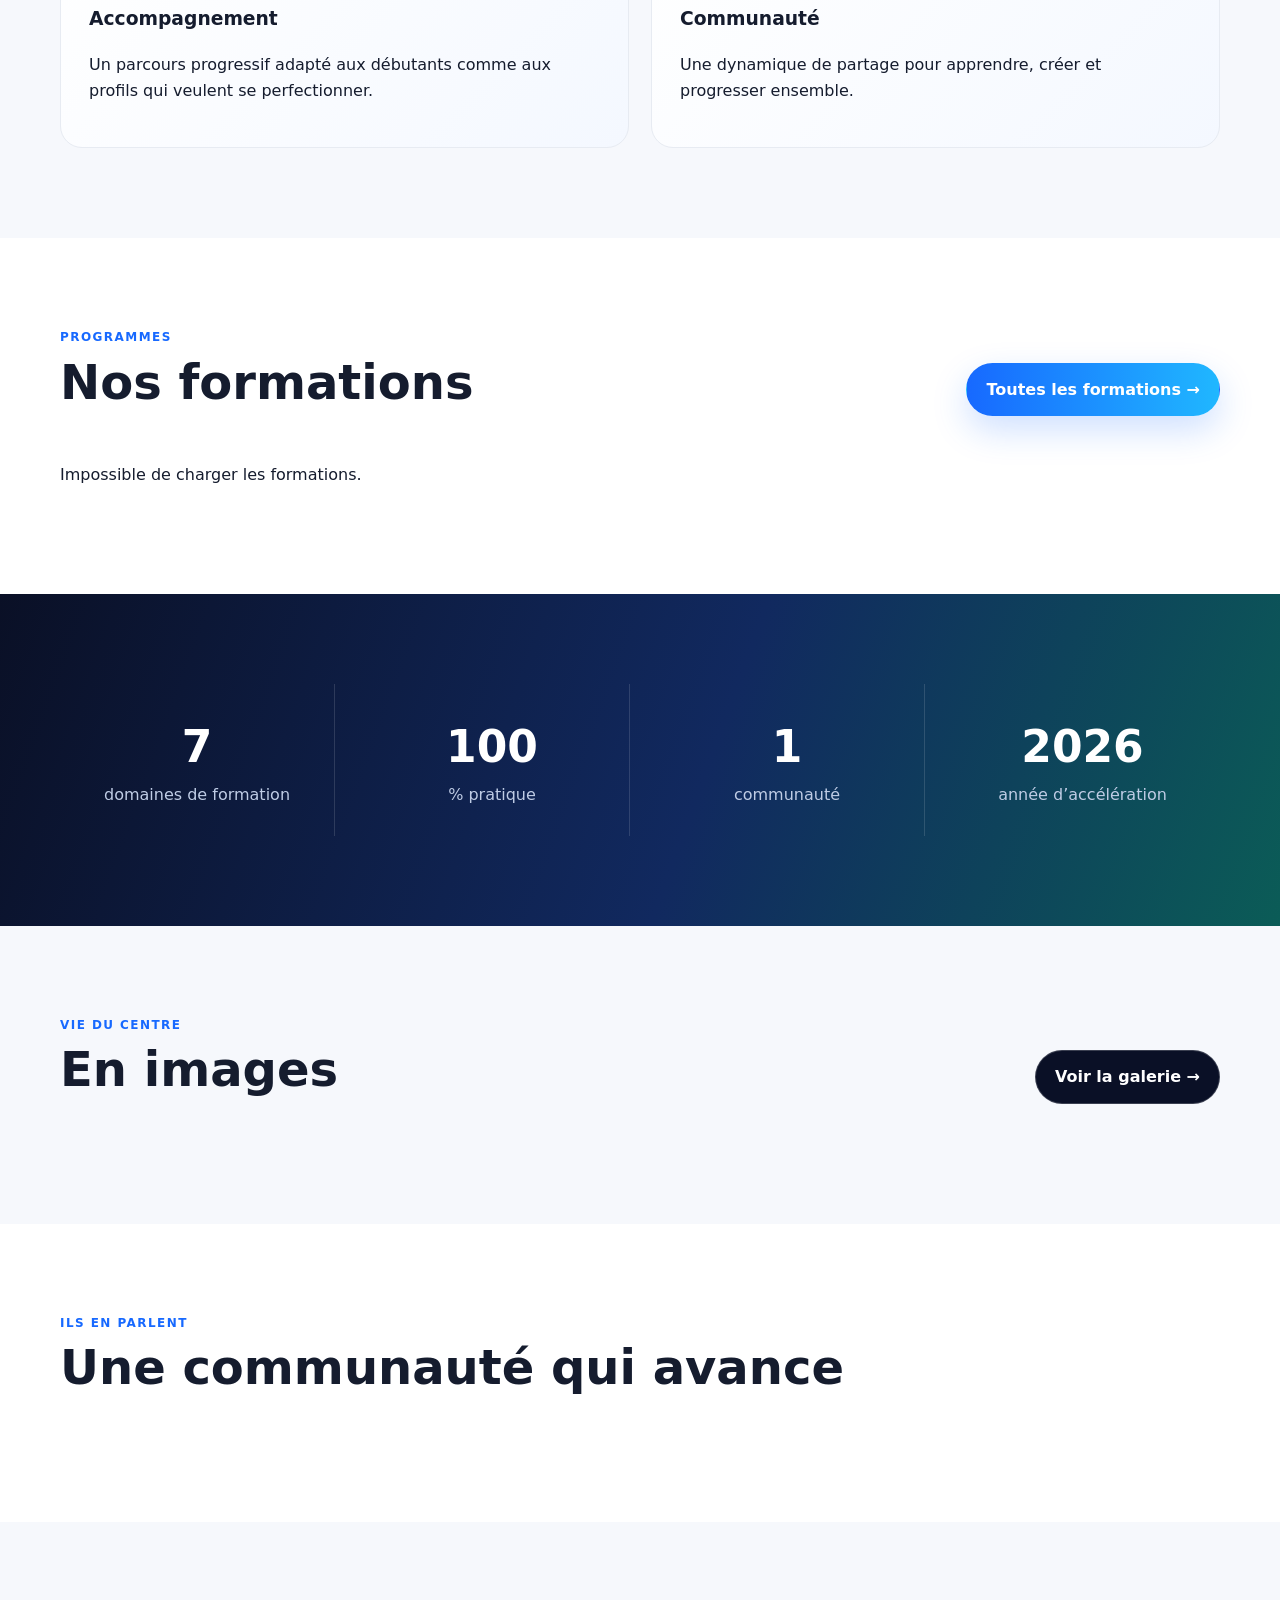
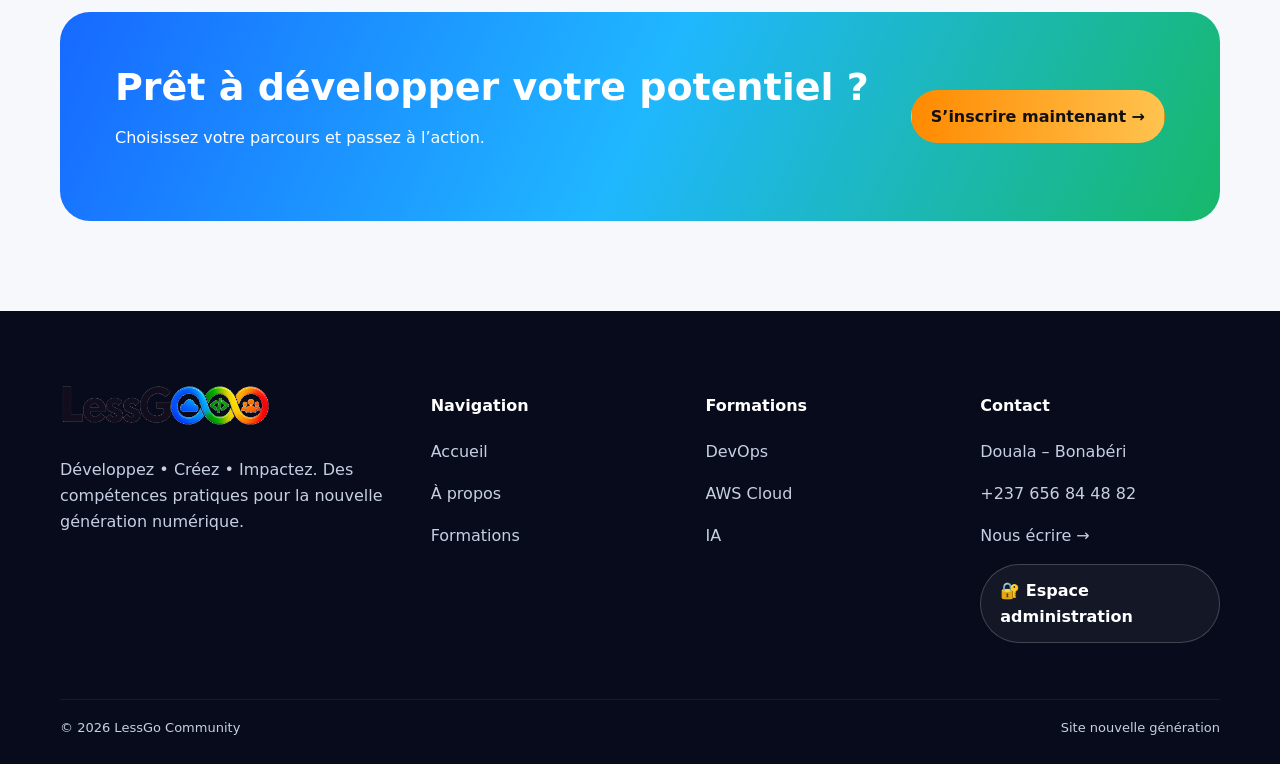
==== commit 9590261b: "LessGo Community final production version" ====
--- a/frontend/index.html
+++ b/frontend/index.html
@@ -1,10 +1,10 @@
 <!doctype html><html lang="fr"><head><meta charset="utf-8"><meta name="viewport" content="width=device-width,initial-scale=1">
 <meta name="description" content="LessGo Community — formations pratiques en développement, DevOps, Cloud, IA et création numérique à Douala.">
 <title>Accueil | LessGo Community</title><link rel="preconnect" href="https://fonts.googleapis.com"><link rel="stylesheet" href="assets/css/style.css"></head><body>
-<nav class="nav"><div class="container nav-inner"><a class="brand" href="index.html"><img src="assets/images/logo.png" alt="LessGo Community"></a><button class="menu" aria-label="Menu">☰</button><div class="nav-links"><a href="index.html">Accueil</a><a href="about.html">À propos</a><a href="formations.html">Formations</a><a href="galerie.html">Galerie</a><a href="inscription.html" class="nav-cta">S’inscrire</a><a href="contact.html">Contact</a><a href="/login.php">Connexion</a></div></div></nav><main><section class="hero"><div class="container hero-grid"><div><span class="eyebrow">LESSGO COMMUNITY · <b>FORMATION PROFESSIONNELLE</b></span><h1 id="hero-title">Transformez votre potentiel en <span>compétences</span> qui comptent.</h1><p id="hero-text">Formations pratiques en développement, DevOps, Cloud, IA et création numérique.</p><div class="actions"><a class="btn btn-primary" href="formations.html">Explorer les formations →</a><a class="btn btn-ghost" href="inscription.html">Commencer mon inscription</a></div><div class="floating"><div class="mini"><strong>+7</strong><span>domaines de formation</span></div><div class="mini"><strong>100%</strong><span>orienté pratique</span></div></div></div><div class="hero-card"><img src="assets/images/flyer.png" alt="Flyer LessGo Community"></div></div></section>
+<nav class="nav"><div class="container nav-inner"><a class="brand" href="index.html"><img src="assets/images/logo.png" alt="LessGo Community"></a><button class="menu" aria-label="Menu">☰</button><div class="nav-links"><a href="index.html">Accueil</a><a href="about.html">À propos</a><a href="formations.html">Formations</a><a href="galerie.html">Galerie</a><a href="inscription.html" class="nav-cta">S’inscrire</a><a href="contact.html">Contact</a></div></div></nav><main><section class="hero"><div class="container hero-grid"><div><span class="eyebrow">LESSGO COMMUNITY · <b>FORMATION PROFESSIONNELLE</b></span><h1 id="hero-title">Transformez votre potentiel en <span>compétences</span> qui comptent.</h1><p id="hero-text">Formations pratiques en développement, DevOps, Cloud, IA et création numérique.</p><div class="actions"><a class="btn btn-primary" href="formations.html">Explorer les formations →</a><a class="btn btn-ghost" href="inscription.html">Commencer mon inscription</a></div><div class="floating"><div class="mini"><strong>+7</strong><span>domaines de formation</span></div><div class="mini"><strong>100%</strong><span>orienté pratique</span></div></div></div><div class="hero-card"><img src="assets/images/flyer.png" alt="Flyer LessGo Community"></div></div></section>
 <section class="section"><div class="container"><div class="section-head"><div><div class="kicker">Notre univers</div><h2>Apprendre. Construire. Évoluer.</h2></div><p>Un environnement pensé pour passer de la découverte à la réalisation de projets concrets.</p></div><div class="feature-grid"><div class="feature"><i>⌘</i><h3>Apprentissage pratique</h3><p>Ateliers, projets et exercices pour transformer les notions en compétences.</p></div><div class="feature"><i>↗</i><h3>Compétences recherchées</h3><p>Développement, Cloud, DevOps, IA et création numérique : des parcours tournés vers l’avenir.</p></div><div class="feature"><i>◈</i><h3>Accompagnement</h3><p>Un parcours progressif adapté aux débutants comme aux profils qui veulent se perfectionner.</p></div><div class="feature"><i>∞</i><h3>Communauté</h3><p>Une dynamique de partage pour apprendre, créer et progresser ensemble.</p></div></div></div></section>
 <section class="section alt"><div class="container"><div class="section-head"><div><div class="kicker">Programmes</div><h2>Nos formations</h2></div><a class="btn btn-primary" href="formations.html">Toutes les formations →</a></div><div id="formation-list" class="cards"></div></div></section>
 <section class="section stats-band"><div class="container"><div class="stats"><div class="statbox"><strong class="counter" data-target="7">0</strong><span>domaines de formation</span></div><div class="statbox"><strong class="counter" data-target="100">0</strong><span>% pratique</span></div><div class="statbox"><strong class="counter" data-target="1">0</strong><span>communauté</span></div><div class="statbox"><strong class="counter" data-target="2026">0</strong><span>année d’accélération</span></div></div></div></section>
 <section class="section"><div class="container"><div class="section-head"><div><div class="kicker">Vie du centre</div><h2>En images</h2></div><a class="btn btn-ghost" style="background:#0a1026" href="galerie.html">Voir la galerie →</a></div><div id="home-gallery" class="gallery"></div></div></section>
 <section class="section alt"><div class="container"><div class="section-head"><div><div class="kicker">Ils en parlent</div><h2>Une communauté qui avance</h2></div></div><div id="testimonial-list" class="cards"></div></div></section>
-<section class="section"><div class="container"><div class="cta"><div><h2>Prêt à développer votre potentiel ?</h2><p>Choisissez votre parcours et passez à l’action.</p></div><a class="btn btn-orange" href="inscription.html">S’inscrire maintenant →</a></div></div></section></main><footer class="footer"><div class="container"><div class="footer-grid"><div><img src="assets/images/logo.png" alt="LessGo" style="width:210px"><p>Développez • Créez • Impactez. Des compétences pratiques pour la nouvelle génération numérique.</p></div><div><h4>Navigation</h4><p><a href="index.html">Accueil</a></p><p><a href="about.html">À propos</a></p><p><a href="formations.html">Formations</a></p></div><div><h4>Formations</h4><p><a href="formation.html?slug=devops">DevOps</a></p><p><a href="formation.html?slug=aws-cloud">AWS Cloud</a></p><p><a href="formation.html?slug=intelligence-artificielle">IA</a></p></div><div><h4>Contact</h4><p id="address">Douala – Bonabéri</p><p id="phone">+237 656 84 48 82</p><p><a href="contact.html">Nous écrire →</a></p></div></div><div class="footer-bottom"><span>© <span id="year"></span> LessGo Community</span><span>Site nouvelle génération</span></div></div></footer><a class="whatsapp" href="https://wa.me/237656844882?text=Bonjour%20LessGo%20Community%2C%20je%20souhaite%20avoir%20des%20informations." target="_blank" aria-label="WhatsApp">◉</a><div class="modal"><img src="" alt=""></div><script src="assets/js/app.js"></script></body></html>
+<section class="section"><div class="container"><div class="cta"><div><h2>Prêt à développer votre potentiel ?</h2><p>Choisissez votre parcours et passez à l’action.</p></div><a class="btn btn-orange" href="inscription.html">S’inscrire maintenant →</a></div></div></section></main><footer class="footer"><div class="container"><div class="footer-grid"><div><img src="assets/images/logo.png" alt="LessGo" style="width:210px"><p>Développez • Créez • Impactez. Des compétences pratiques pour la nouvelle génération numérique.</p></div><div><h4>Navigation</h4><p><a href="index.html">Accueil</a></p><p><a href="about.html">À propos</a></p><p><a href="formations.html">Formations</a></p></div><div><h4>Formations</h4><p><a href="formation.html?slug=devops">DevOps</a></p><p><a href="formation.html?slug=aws-cloud">AWS Cloud</a></p><p><a href="formation.html?slug=intelligence-artificielle">IA</a></p></div><div><h4>Contact</h4><p id="address">Douala – Bonabéri</p><p id="phone">+237 656 84 48 82</p><p><a href="contact.html">Nous écrire →</a></p><p><a class="btn btn-ghost" href="../backend/admin/login.php">🔐 Espace administration</a></p></div></div><div class="footer-bottom"><span>© <span id="year"></span> LessGo Community</span><span>Site nouvelle génération</span></div></div></footer><a class="whatsapp" href="https://wa.me/237656844882?text=Bonjour%20LessGo%20Community%2C%20je%20souhaite%20avoir%20des%20informations." target="_blank" aria-label="WhatsApp">◉</a><div class="modal"><img src="" alt=""></div><script src="assets/js/app.js"></script></body></html>
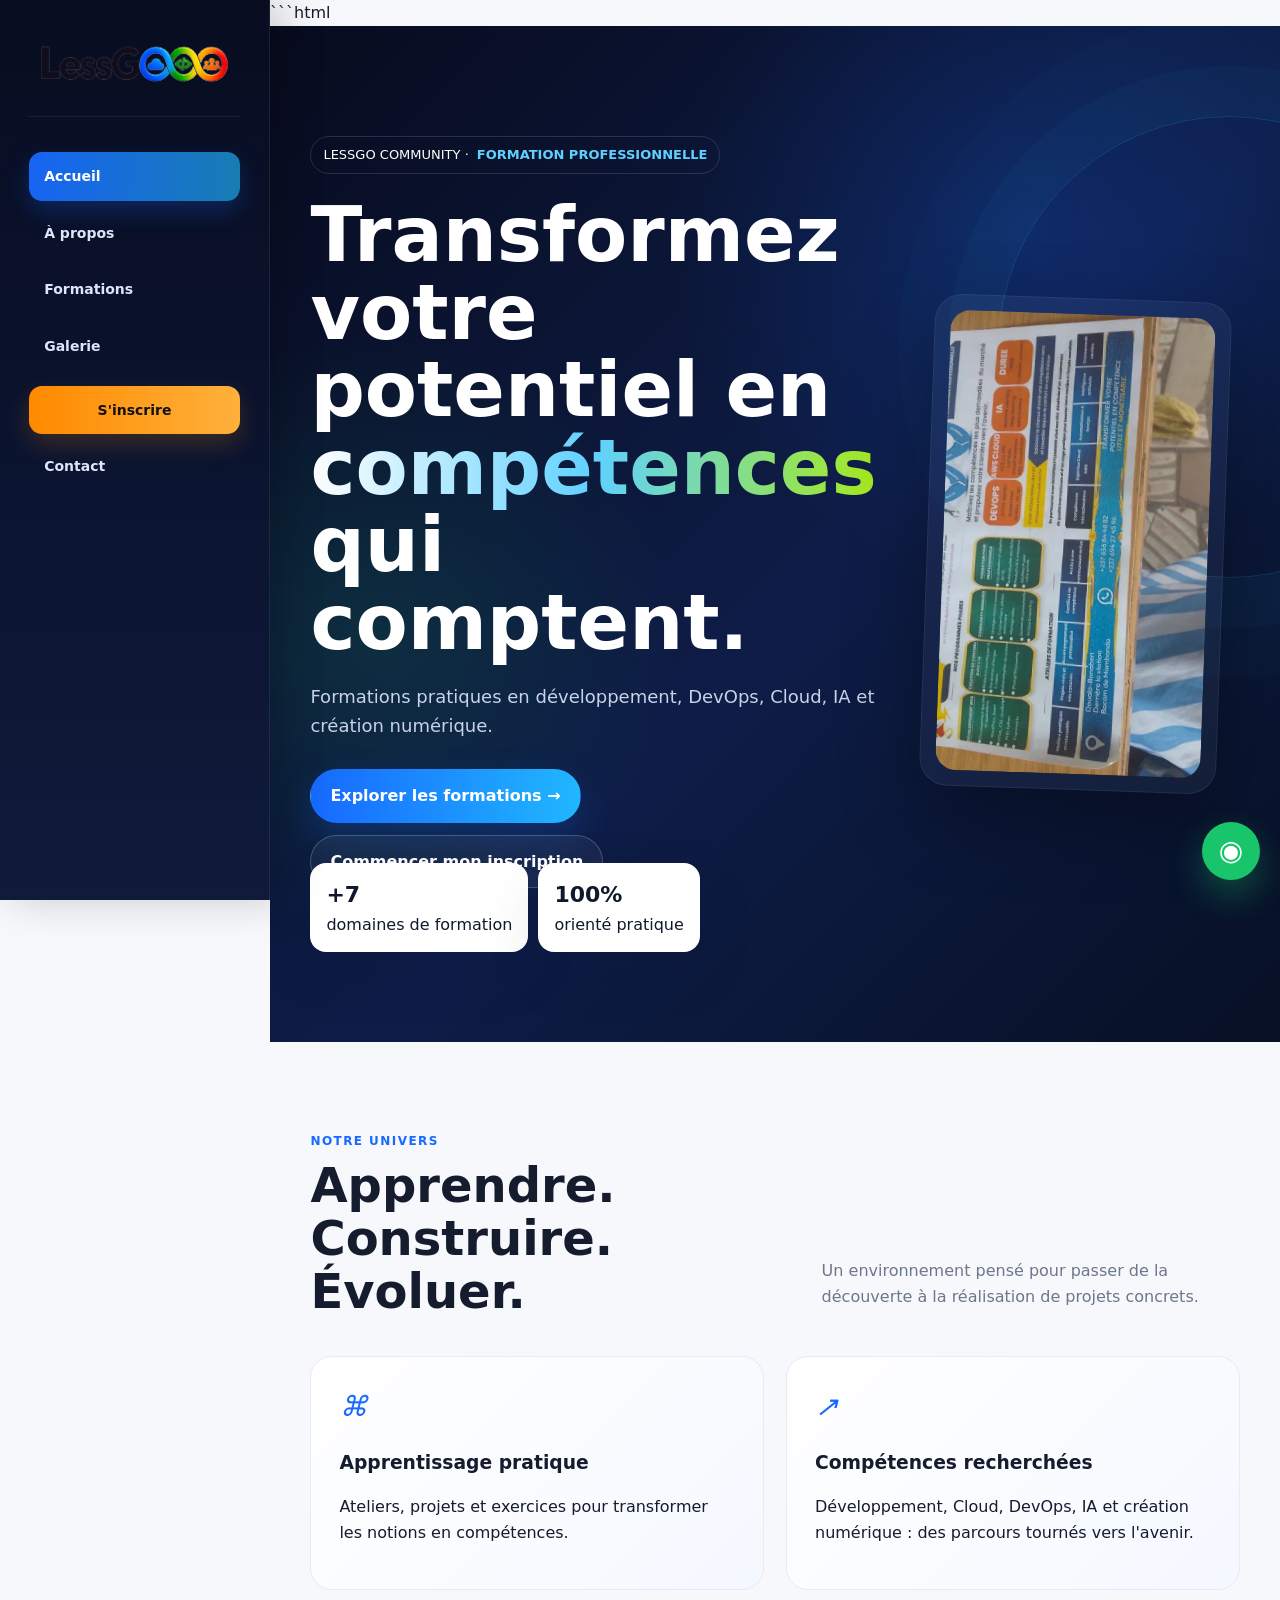
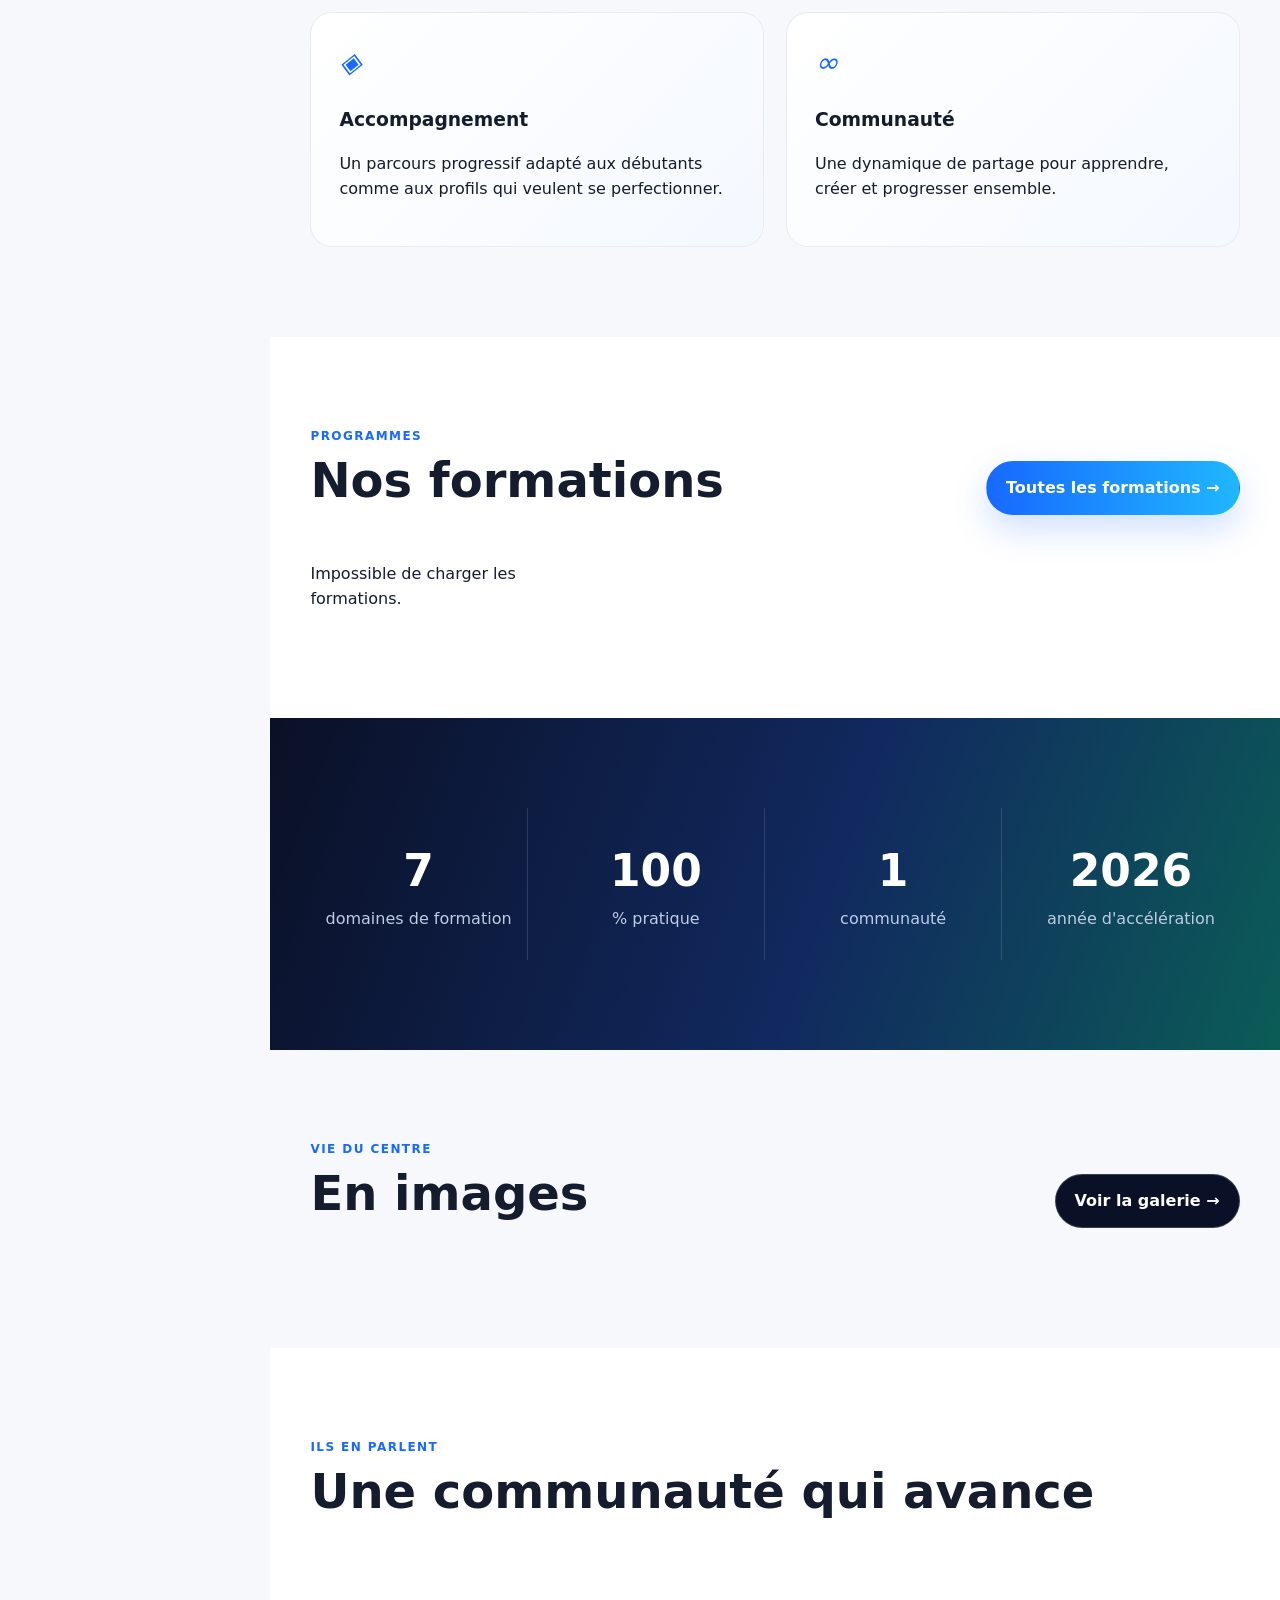
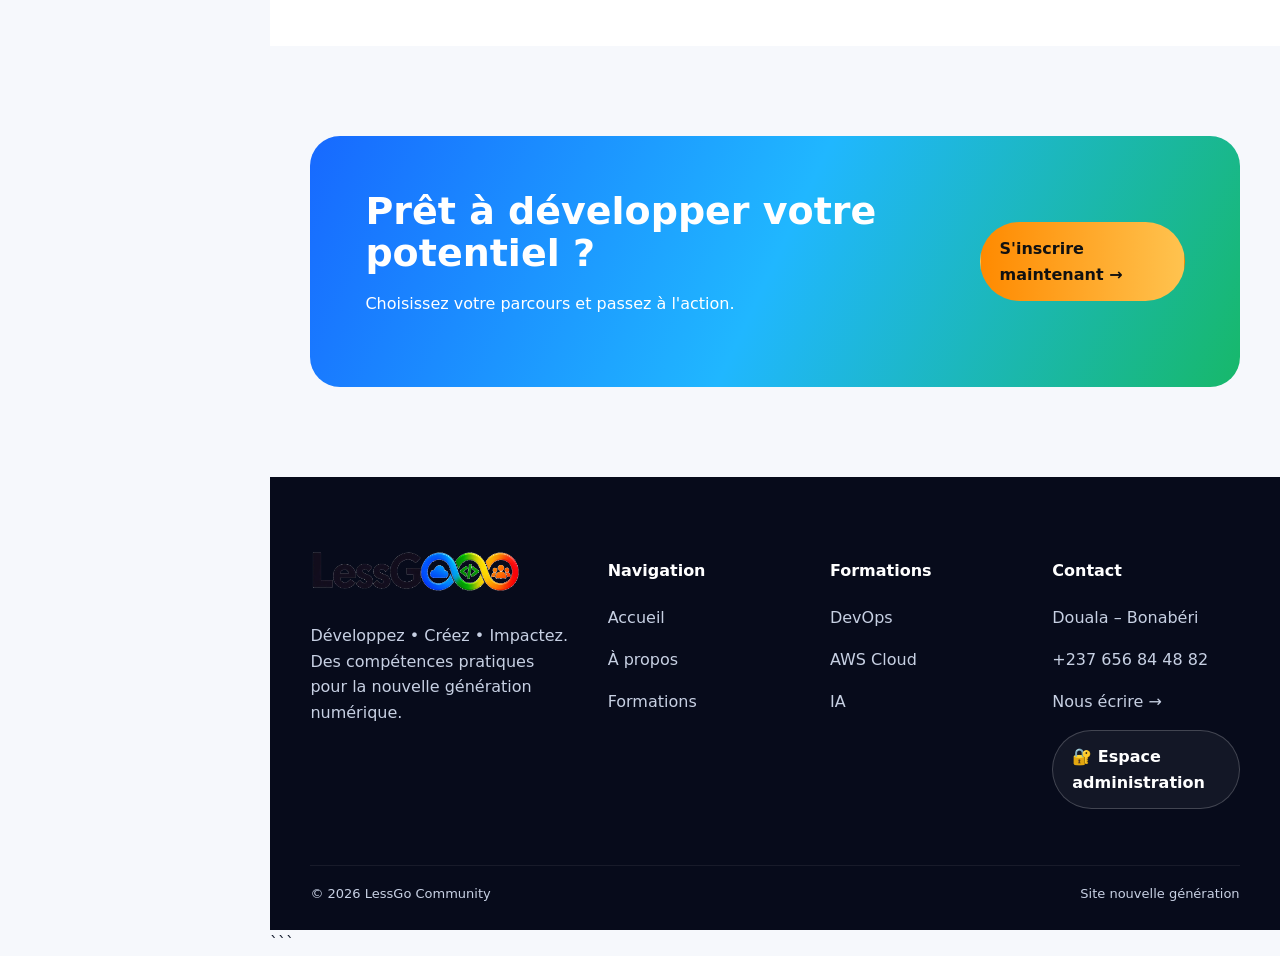
==== commit 60d2b548: "Add professional lateral navigation" ====
--- a/frontend/index.html
+++ b/frontend/index.html
@@ -1,10 +1,632 @@
-<!doctype html><html lang="fr"><head><meta charset="utf-8"><meta name="viewport" content="width=device-width,initial-scale=1">
-<meta name="description" content="LessGo Community — formations pratiques en développement, DevOps, Cloud, IA et création numérique à Douala.">
-<title>Accueil | LessGo Community</title><link rel="preconnect" href="https://fonts.googleapis.com"><link rel="stylesheet" href="assets/css/style.css"></head><body>
-<nav class="nav"><div class="container nav-inner"><a class="brand" href="index.html"><img src="assets/images/logo.png" alt="LessGo Community"></a><button class="menu" aria-label="Menu">☰</button><div class="nav-links"><a href="index.html">Accueil</a><a href="about.html">À propos</a><a href="formations.html">Formations</a><a href="galerie.html">Galerie</a><a href="inscription.html" class="nav-cta">S’inscrire</a><a href="contact.html">Contact</a></div></div></nav><main><section class="hero"><div class="container hero-grid"><div><span class="eyebrow">LESSGO COMMUNITY · <b>FORMATION PROFESSIONNELLE</b></span><h1 id="hero-title">Transformez votre potentiel en <span>compétences</span> qui comptent.</h1><p id="hero-text">Formations pratiques en développement, DevOps, Cloud, IA et création numérique.</p><div class="actions"><a class="btn btn-primary" href="formations.html">Explorer les formations →</a><a class="btn btn-ghost" href="inscription.html">Commencer mon inscription</a></div><div class="floating"><div class="mini"><strong>+7</strong><span>domaines de formation</span></div><div class="mini"><strong>100%</strong><span>orienté pratique</span></div></div></div><div class="hero-card"><img src="assets/images/flyer.png" alt="Flyer LessGo Community"></div></div></section>
-<section class="section"><div class="container"><div class="section-head"><div><div class="kicker">Notre univers</div><h2>Apprendre. Construire. Évoluer.</h2></div><p>Un environnement pensé pour passer de la découverte à la réalisation de projets concrets.</p></div><div class="feature-grid"><div class="feature"><i>⌘</i><h3>Apprentissage pratique</h3><p>Ateliers, projets et exercices pour transformer les notions en compétences.</p></div><div class="feature"><i>↗</i><h3>Compétences recherchées</h3><p>Développement, Cloud, DevOps, IA et création numérique : des parcours tournés vers l’avenir.</p></div><div class="feature"><i>◈</i><h3>Accompagnement</h3><p>Un parcours progressif adapté aux débutants comme aux profils qui veulent se perfectionner.</p></div><div class="feature"><i>∞</i><h3>Communauté</h3><p>Une dynamique de partage pour apprendre, créer et progresser ensemble.</p></div></div></div></section>
-<section class="section alt"><div class="container"><div class="section-head"><div><div class="kicker">Programmes</div><h2>Nos formations</h2></div><a class="btn btn-primary" href="formations.html">Toutes les formations →</a></div><div id="formation-list" class="cards"></div></div></section>
-<section class="section stats-band"><div class="container"><div class="stats"><div class="statbox"><strong class="counter" data-target="7">0</strong><span>domaines de formation</span></div><div class="statbox"><strong class="counter" data-target="100">0</strong><span>% pratique</span></div><div class="statbox"><strong class="counter" data-target="1">0</strong><span>communauté</span></div><div class="statbox"><strong class="counter" data-target="2026">0</strong><span>année d’accélération</span></div></div></div></section>
-<section class="section"><div class="container"><div class="section-head"><div><div class="kicker">Vie du centre</div><h2>En images</h2></div><a class="btn btn-ghost" style="background:#0a1026" href="galerie.html">Voir la galerie →</a></div><div id="home-gallery" class="gallery"></div></div></section>
-<section class="section alt"><div class="container"><div class="section-head"><div><div class="kicker">Ils en parlent</div><h2>Une communauté qui avance</h2></div></div><div id="testimonial-list" class="cards"></div></div></section>
-<section class="section"><div class="container"><div class="cta"><div><h2>Prêt à développer votre potentiel ?</h2><p>Choisissez votre parcours et passez à l’action.</p></div><a class="btn btn-orange" href="inscription.html">S’inscrire maintenant →</a></div></div></section></main><footer class="footer"><div class="container"><div class="footer-grid"><div><img src="assets/images/logo.png" alt="LessGo" style="width:210px"><p>Développez • Créez • Impactez. Des compétences pratiques pour la nouvelle génération numérique.</p></div><div><h4>Navigation</h4><p><a href="index.html">Accueil</a></p><p><a href="about.html">À propos</a></p><p><a href="formations.html">Formations</a></p></div><div><h4>Formations</h4><p><a href="formation.html?slug=devops">DevOps</a></p><p><a href="formation.html?slug=aws-cloud">AWS Cloud</a></p><p><a href="formation.html?slug=intelligence-artificielle">IA</a></p></div><div><h4>Contact</h4><p id="address">Douala – Bonabéri</p><p id="phone">+237 656 84 48 82</p><p><a href="contact.html">Nous écrire →</a></p><p><a class="btn btn-ghost" href="../backend/admin/login.php">🔐 Espace administration</a></p></div></div><div class="footer-bottom"><span>© <span id="year"></span> LessGo Community</span><span>Site nouvelle génération</span></div></div></footer><a class="whatsapp" href="https://wa.me/237656844882?text=Bonjour%20LessGo%20Community%2C%20je%20souhaite%20avoir%20des%20informations." target="_blank" aria-label="WhatsApp">◉</a><div class="modal"><img src="" alt=""></div><script src="assets/js/app.js"></script></body></html>+```html
+<!doctype html>
+<html lang="fr">
+
+<head>
+    <meta charset="utf-8">
+    <meta name="viewport" content="width=device-width, initial-scale=1">
+
+    <meta name="description"
+        content="LessGo Community — formations pratiques en développement, DevOps, Cloud, IA et création numérique à Douala.">
+
+    <title>Accueil | LessGo Community</title>
+
+    <link rel="preconnect" href="https://fonts.googleapis.com">
+    <link rel="stylesheet" href="assets/css/style.css">
+</head>
+
+<body>
+
+    <!-- =========================
+         MENU LATERAL
+    ========================== -->
+    <nav class="nav">
+
+        <div class="container nav-inner">
+
+            <a class="brand" href="index.html">
+                <img src="assets/images/logo.png" alt="LessGo Community">
+            </a>
+
+            <button class="menu" aria-label="Ouvrir le menu">
+                ☰
+            </button>
+
+            <div class="nav-links">
+
+                <a href="index.html" class="active">
+                    Accueil
+                </a>
+
+                <a href="about.html">
+                    À propos
+                </a>
+
+                <a href="formations.html">
+                    Formations
+                </a>
+
+                <a href="galerie.html">
+                    Galerie
+                </a>
+
+                <a href="inscription.html" class="nav-cta">
+                    S'inscrire
+                </a>
+
+                <a href="contact.html">
+                    Contact
+                </a>
+
+            </div>
+
+        </div>
+
+    </nav>
+
+
+    <!-- =========================
+         CONTENU PRINCIPAL
+    ========================== -->
+
+    <main>
+
+        <!-- HERO -->
+        <section class="hero">
+
+            <div class="container hero-grid">
+
+                <div>
+
+                    <span class="eyebrow">
+                        LESSGO COMMUNITY ·
+                        <b>FORMATION PROFESSIONNELLE</b>
+                    </span>
+
+                    <h1 id="hero-title">
+                        Transformez votre potentiel en
+                        <span>compétences</span> qui comptent.
+                    </h1>
+
+                    <p id="hero-text">
+                        Formations pratiques en développement,
+                        DevOps, Cloud, IA et création numérique.
+                    </p>
+
+                    <div class="actions">
+
+                        <a class="btn btn-primary" href="formations.html">
+                            Explorer les formations →
+                        </a>
+
+                        <a class="btn btn-ghost" href="inscription.html">
+                            Commencer mon inscription
+                        </a>
+
+                    </div>
+
+
+                    <div class="floating">
+
+                        <div class="mini">
+                            <strong>+7</strong>
+                            <span>domaines de formation</span>
+                        </div>
+
+                        <div class="mini">
+                            <strong>100%</strong>
+                            <span>orienté pratique</span>
+                        </div>
+
+                    </div>
+
+                </div>
+
+
+                <div class="hero-card">
+
+                    <img src="assets/images/flyer.png"
+                        alt="Flyer LessGo Community">
+
+                </div>
+
+            </div>
+
+        </section>
+
+
+        <!-- =========================
+             NOTRE UNIVERS
+        ========================== -->
+
+        <section class="section">
+
+            <div class="container">
+
+                <div class="section-head">
+
+                    <div>
+
+                        <div class="kicker">
+                            Notre univers
+                        </div>
+
+                        <h2>
+                            Apprendre. Construire. Évoluer.
+                        </h2>
+
+                    </div>
+
+                    <p>
+                        Un environnement pensé pour passer
+                        de la découverte à la réalisation
+                        de projets concrets.
+                    </p>
+
+                </div>
+
+
+                <div class="feature-grid">
+
+                    <div class="feature">
+
+                        <i>⌘</i>
+
+                        <h3>
+                            Apprentissage pratique
+                        </h3>
+
+                        <p>
+                            Ateliers, projets et exercices pour
+                            transformer les notions en compétences.
+                        </p>
+
+                    </div>
+
+
+                    <div class="feature">
+
+                        <i>↗</i>
+
+                        <h3>
+                            Compétences recherchées
+                        </h3>
+
+                        <p>
+                            Développement, Cloud, DevOps, IA
+                            et création numérique : des parcours
+                            tournés vers l'avenir.
+                        </p>
+
+                    </div>
+
+
+                    <div class="feature">
+
+                        <i>◈</i>
+
+                        <h3>
+                            Accompagnement
+                        </h3>
+
+                        <p>
+                            Un parcours progressif adapté aux
+                            débutants comme aux profils qui
+                            veulent se perfectionner.
+                        </p>
+
+                    </div>
+
+
+                    <div class="feature">
+
+                        <i>∞</i>
+
+                        <h3>
+                            Communauté
+                        </h3>
+
+                        <p>
+                            Une dynamique de partage pour
+                            apprendre, créer et progresser ensemble.
+                        </p>
+
+                    </div>
+
+                </div>
+
+            </div>
+
+        </section>
+
+
+        <!-- =========================
+             FORMATIONS
+        ========================== -->
+
+        <section class="section alt">
+
+            <div class="container">
+
+                <div class="section-head">
+
+                    <div>
+
+                        <div class="kicker">
+                            Programmes
+                        </div>
+
+                        <h2>
+                            Nos formations
+                        </h2>
+
+                    </div>
+
+                    <a class="btn btn-primary"
+                        href="formations.html">
+                        Toutes les formations →
+                    </a>
+
+                </div>
+
+
+                <div id="formation-list" class="cards">
+                    <!-- Les formations sont chargées par app.js -->
+                </div>
+
+            </div>
+
+        </section>
+
+
+        <!-- =========================
+             STATISTIQUES
+        ========================== -->
+
+        <section class="section stats-band">
+
+            <div class="container">
+
+                <div class="stats">
+
+                    <div class="statbox">
+
+                        <strong class="counter"
+                            data-target="7">
+                            0
+                        </strong>
+
+                        <span>
+                            domaines de formation
+                        </span>
+
+                    </div>
+
+
+                    <div class="statbox">
+
+                        <strong class="counter"
+                            data-target="100">
+                            0
+                        </strong>
+
+                        <span>
+                            % pratique
+                        </span>
+
+                    </div>
+
+
+                    <div class="statbox">
+
+                        <strong class="counter"
+                            data-target="1">
+                            0
+                        </strong>
+
+                        <span>
+                            communauté
+                        </span>
+
+                    </div>
+
+
+                    <div class="statbox">
+
+                        <strong class="counter"
+                            data-target="2026">
+                            0
+                        </strong>
+
+                        <span>
+                            année d'accélération
+                        </span>
+
+                    </div>
+
+                </div>
+
+            </div>
+
+        </section>
+
+
+        <!-- =========================
+             GALERIE
+        ========================== -->
+
+        <section class="section">
+
+            <div class="container">
+
+                <div class="section-head">
+
+                    <div>
+
+                        <div class="kicker">
+                            Vie du centre
+                        </div>
+
+                        <h2>
+                            En images
+                        </h2>
+
+                    </div>
+
+                    <a class="btn btn-ghost"
+                        style="background:#0a1026"
+                        href="galerie.html">
+                        Voir la galerie →
+                    </a>
+
+                </div>
+
+
+                <div id="home-gallery" class="gallery">
+                    <!-- Galerie chargée par app.js -->
+                </div>
+
+            </div>
+
+        </section>
+
+
+        <!-- =========================
+             TEMOIGNAGES
+        ========================== -->
+
+        <section class="section alt">
+
+            <div class="container">
+
+                <div class="section-head">
+
+                    <div>
+
+                        <div class="kicker">
+                            Ils en parlent
+                        </div>
+
+                        <h2>
+                            Une communauté qui avance
+                        </h2>
+
+                    </div>
+
+                </div>
+
+
+                <div id="testimonial-list" class="cards">
+                    <!-- Témoignages chargés par app.js -->
+                </div>
+
+            </div>
+
+        </section>
+
+
+        <!-- =========================
+             CALL TO ACTION
+        ========================== -->
+
+        <section class="section">
+
+            <div class="container">
+
+                <div class="cta">
+
+                    <div>
+
+                        <h2>
+                            Prêt à développer votre potentiel ?
+                        </h2>
+
+                        <p>
+                            Choisissez votre parcours et passez à l'action.
+                        </p>
+
+                    </div>
+
+                    <a class="btn btn-orange"
+                        href="inscription.html">
+                        S'inscrire maintenant →
+                    </a>
+
+                </div>
+
+            </div>
+
+        </section>
+
+    </main>
+
+
+    <!-- =========================
+         FOOTER
+    ========================== -->
+
+    <footer class="footer">
+
+        <div class="container">
+
+            <div class="footer-grid">
+
+                <div>
+
+                    <img src="assets/images/logo.png"
+                        alt="LessGo"
+                        style="width:210px">
+
+                    <p>
+                        Développez • Créez • Impactez.
+                        Des compétences pratiques pour
+                        la nouvelle génération numérique.
+                    </p>
+
+                </div>
+
+
+                <div>
+
+                    <h4>
+                        Navigation
+                    </h4>
+
+                    <p>
+                        <a href="index.html">
+                            Accueil
+                        </a>
+                    </p>
+
+                    <p>
+                        <a href="about.html">
+                            À propos
+                        </a>
+                    </p>
+
+                    <p>
+                        <a href="formations.html">
+                            Formations
+                        </a>
+                    </p>
+
+                </div>
+
+
+                <div>
+
+                    <h4>
+                        Formations
+                    </h4>
+
+                    <p>
+                        <a href="formation.html?slug=devops">
+                            DevOps
+                        </a>
+                    </p>
+
+                    <p>
+                        <a href="formation.html?slug=aws-cloud">
+                            AWS Cloud
+                        </a>
+                    </p>
+
+                    <p>
+                        <a href="formation.html?slug=intelligence-artificielle">
+                            IA
+                        </a>
+                    </p>
+
+                </div>
+
+
+                <div>
+
+                    <h4>
+                        Contact
+                    </h4>
+
+                    <p id="address">
+                        Douala – Bonabéri
+                    </p>
+
+                    <p id="phone">
+                        +237 656 84 48 82
+                    </p>
+
+                    <p>
+                        <a href="contact.html">
+                            Nous écrire →
+                        </a>
+                    </p>
+
+                    <p>
+
+                        <a class="btn btn-ghost"
+                            href="../backend/admin/login.php">
+                            🔐 Espace administration
+                        </a>
+
+                    </p>
+
+                </div>
+
+            </div>
+
+
+            <div class="footer-bottom">
+
+                <span>
+                    ©
+                    <span id="year"></span>
+                    LessGo Community
+                </span>
+
+                <span>
+                    Site nouvelle génération
+                </span>
+
+            </div>
+
+        </div>
+
+    </footer>
+
+
+    <!-- =========================
+         WHATSAPP
+    ========================== -->
+
+    <a class="whatsapp"
+        href="https://wa.me/237656844882?text=Bonjour%20LessGo%20Community%2C%20je%20souhaite%20avoir%20des%20informations."
+        target="_blank"
+        rel="noopener"
+        aria-label="WhatsApp">
+
+        ◉
+
+    </a>
+
+
+    <!-- =========================
+         MODAL IMAGE
+    ========================== -->
+
+    <div class="modal">
+
+        <img src=""
+            alt="Image agrandie">
+
+    </div>
+
+
+    <!-- =========================
+         JAVASCRIPT
+    ========================== -->
+
+    <script src="assets/js/app.js"></script>
+
+</body>
+
+</html>
+```
--- a/frontend/assets/css/style.css
+++ b/frontend/assets/css/style.css
@@ -1,3 +1,991 @@
-:root{--navy:#080d20;--navy2:#101a3b;--blue:#1769ff;--cyan:#20b7ff;--green:#17b86a;--lime:#a7e91d;--orange:#ff8a00;--red:#ff3d4d;--white:#fff;--muted:#6d778b;--bg:#f6f8fc;--line:#e7ebf2;--shadow:0 20px 60px rgba(7,18,48,.10)}
-*{box-sizing:border-box}html{scroll-behavior:smooth}body{margin:0;font-family:Inter,ui-sans-serif,system-ui,-apple-system,Segoe UI,Roboto,Arial;color:#151c2e;background:var(--bg);line-height:1.6}a{text-decoration:none;color:inherit}img{max-width:100%;display:block}.container{width:min(1160px,92%);margin:auto}.nav{position:fixed;z-index:1000;top:0;left:0;right:0;padding:14px 0;background:rgba(8,13,32,.82);backdrop-filter:blur(18px);border-bottom:1px solid #fff1}.nav-inner{display:flex;align-items:center;justify-content:space-between;gap:20px}.brand img{width:185px;height:58px;object-fit:contain}.nav-links{display:flex;gap:20px;align-items:center}.nav-links a{color:#fff;font-weight:650;font-size:14px;opacity:.9}.nav-links a:hover,.nav-links a.active{color:#5fd1ff}.nav-cta{background:linear-gradient(90deg,var(--orange),#ffb13b);color:#111!important;padding:11px 16px;border-radius:999px}.menu{display:none;background:none;border:0;color:#fff;font-size:25px}.hero{min-height:92vh;padding:150px 0 90px;background:radial-gradient(circle at 75% 20%,#1769ff33,transparent 32%),radial-gradient(circle at 10% 60%,#17b86a25,transparent 28%),linear-gradient(135deg,#070b1d,#0e1d48 55%,#071024);color:#fff;position:relative;overflow:hidden}.hero:after{content:"";position:absolute;width:460px;height:460px;border:1px solid #20b7ff33;border-radius:50%;right:-180px;top:90px;box-shadow:0 0 0 50px #20b7ff08,0 0 0 100px #20b7ff05}.hero-grid{display:grid;grid-template-columns:1.05fr .95fr;align-items:center;gap:50px;position:relative;z-index:2}.eyebrow{display:inline-flex;gap:8px;align-items:center;padding:8px 12px;border:1px solid #fff2;border-radius:999px;background:#fff0;font-size:13px}.eyebrow b{color:#5fd1ff}.hero h1{font-size:clamp(42px,6vw,76px);line-height:1.02;margin:22px 0}.hero h1 span{background:linear-gradient(90deg,#fff,#5fd1ff,#a7e91d);-webkit-background-clip:text;background-clip:text;color:transparent}.hero p{font-size:18px;color:#c8d2e8;max-width:640px}.actions{display:flex;gap:12px;flex-wrap:wrap;margin-top:28px}.btn{display:inline-flex;align-items:center;justify-content:center;gap:9px;padding:13px 19px;border-radius:999px;font-weight:800;border:1px solid transparent;transition:.25s;cursor:pointer}.btn:hover{transform:translateY(-3px)}.btn-primary{background:linear-gradient(90deg,var(--blue),var(--cyan));color:#fff;box-shadow:0 14px 35px #1769ff35}.btn-orange{background:linear-gradient(90deg,var(--orange),#ffc34f);color:#111}.btn-ghost{border-color:#ffffff33;color:#fff;background:#ffffff0d}.hero-card{background:#ffffff0b;border:1px solid #fff1;border-radius:28px;padding:15px;box-shadow:0 30px 80px #0005;transform:rotate(2deg)}.hero-card img{border-radius:20px;width:100%;height:460px;object-fit:cover}.floating{display:flex;gap:10px;margin-top:-25px;position:relative;z-index:3}.mini{background:#fff;color:#10182c;border-radius:16px;padding:14px 16px;box-shadow:var(--shadow);min-width:145px}.mini strong{display:block;font-size:22px}.section{padding:90px 0}.section.alt{background:#fff}.section-head{display:flex;justify-content:space-between;align-items:end;gap:20px;margin-bottom:30px}.kicker{color:var(--blue);font-weight:900;text-transform:uppercase;letter-spacing:.12em;font-size:12px}.section h2{font-size:clamp(30px,4vw,48px);line-height:1.1;margin:8px 0}.section-head p{max-width:620px;color:var(--muted)}.cards{display:grid;grid-template-columns:repeat(3,1fr);gap:20px}.card{background:#fff;border:1px solid var(--line);border-radius:22px;overflow:hidden;box-shadow:0 10px 35px #12254d0b;transition:.25s}.card:hover{transform:translateY(-7px);box-shadow:var(--shadow)}.card-img{height:210px;width:100%;object-fit:cover}.card-body{padding:22px}.pill{display:inline-block;padding:6px 10px;border-radius:999px;background:#eef5ff;color:#1769ff;font-size:12px;font-weight:800}.card h3{margin:13px 0 7px;font-size:21px}.card p{color:var(--muted)}.meta{display:flex;gap:8px;flex-wrap:wrap;margin:12px 0}.meta span{font-size:12px;color:#5c6678;background:#f2f5f9;padding:6px 9px;border-radius:9px}.stats-band{background:linear-gradient(110deg,#0a1026,#11295f 55%,#0b5c57);color:#fff}.stats{display:grid;grid-template-columns:repeat(4,1fr);gap:20px}.statbox{padding:28px 10px;text-align:center;border-right:1px solid #fff2}.statbox:last-child{border-right:0}.statbox strong{font-size:44px;display:block}.statbox span{color:#bfcce5}.feature-grid{display:grid;grid-template-columns:1fr 1fr;gap:22px}.feature{padding:28px;border-radius:22px;background:linear-gradient(135deg,#fff,#f4f8ff);border:1px solid var(--line)}.feature i{font-size:28px;color:var(--blue)}.gallery{display:grid;grid-template-columns:repeat(4,1fr);gap:12px}.gallery img{height:190px;width:100%;object-fit:cover;border-radius:18px;cursor:pointer;transition:.25s}.gallery img:hover{transform:scale(1.02)}.quote{background:#0b1229;color:#fff;border-radius:25px;padding:30px;position:relative}.quote p{color:#d0d7e8;font-size:18px}.quote .stars{color:#ffc247}.cta{border-radius:30px;padding:55px;background:linear-gradient(115deg,#1769ff,#20b7ff 50%,#17b86a);color:#fff;display:flex;justify-content:space-between;align-items:center;gap:30px}.cta h2{margin:0;font-size:38px}.form-wrap{background:#fff;border:1px solid var(--line);border-radius:24px;padding:28px;box-shadow:var(--shadow)}.form-grid{display:grid;grid-template-columns:1fr 1fr;gap:16px}.field{display:flex;flex-direction:column;gap:7px}.field.wide{grid-column:1/-1}.field label{font-weight:750;font-size:13px}.field input,.field select,.field textarea{padding:13px 14px;border:1px solid #dfe5ef;border-radius:12px;font:inherit;outline:none}.field input:focus,.field select:focus,.field textarea:focus{border-color:#1769ff;box-shadow:0 0 0 4px #1769ff12}.footer{background:#070b1b;color:#c7d0e3;padding:60px 0 25px}.footer-grid{display:grid;grid-template-columns:1.4fr 1fr 1fr 1fr;gap:35px}.footer h4{color:#fff}.footer a:hover{color:#5fd1ff}.footer-bottom{border-top:1px solid #fff1;margin-top:40px;padding-top:18px;display:flex;justify-content:space-between;gap:20px;font-size:13px}.whatsapp{position:fixed;right:20px;bottom:20px;width:58px;height:58px;border-radius:50%;display:grid;place-items:center;background:#19c56b;color:#fff;font-size:28px;z-index:999;box-shadow:0 15px 35px #19c56b55}.page-hero{padding:150px 0 70px;background:linear-gradient(120deg,#080d20,#13285d);color:#fff}.page-hero h1{font-size:55px;margin:0 0 12px}.detail{display:grid;grid-template-columns:1fr 1fr;gap:35px;align-items:start}.detail img{border-radius:25px;box-shadow:var(--shadow)}.notice{padding:14px 16px;border-radius:12px;margin:12px 0}.success{background:#eaf9f1;color:#087a46}.error{background:#fff0f0;color:#a31c1c}.search{padding:13px 15px;border:1px solid var(--line);border-radius:999px;width:280px}.modal{position:fixed;inset:0;background:#000b;display:none;align-items:center;justify-content:center;z-index:2000;padding:25px}.modal.show{display:flex}.modal img{max-height:85vh;max-width:92vw;border-radius:15px}
-@media(max-width:900px){.nav-links{display:none;position:absolute;top:86px;left:4%;right:4%;padding:18px;background:#0a1026;border:1px solid #fff2;border-radius:18px;flex-direction:column;align-items:stretch}.nav-links.show{display:flex}.menu{display:block}.hero-grid,.feature-grid,.detail{grid-template-columns:1fr}.hero-card{transform:none}.cards{grid-template-columns:1fr 1fr}.stats{grid-template-columns:1fr 1fr}.footer-grid{grid-template-columns:1fr 1fr}.gallery{grid-template-columns:1fr 1fr}.cta{flex-direction:column;align-items:flex-start}}@media(max-width:600px){.cards,.stats,.footer-grid,.gallery,.form-grid{grid-template-columns:1fr}.field.wide{grid-column:auto}.hero{padding-top:130px}.hero-card img{height:330px}.page-hero h1{font-size:42px}.section{padding:65px 0}.statbox{border-right:0;border-bottom:1px solid #fff2}.statbox:last-child{border-bottom:0}.footer-bottom{flex-direction:column}}
+:root{
+  --navy:#080d20;
+  --navy2:#101a3b;
+  --blue:#1769ff;
+  --cyan:#20b7ff;
+  --green:#17b86a;
+  --lime:#a7e91d;
+  --orange:#ff8a00;
+  --red:#ff3d4d;
+  --white:#fff;
+  --muted:#6d778b;
+  --bg:#f6f8fc;
+  --line:#e7ebf2;
+  --shadow:0 20px 60px rgba(7,18,48,.10);
+}
+
+*{
+  box-sizing:border-box;
+}
+
+html{
+  scroll-behavior:smooth;
+}
+
+body{
+  margin:0;
+  padding-left:270px;
+  font-family:Inter,ui-sans-serif,system-ui,-apple-system,
+  BlinkMacSystemFont,"Segoe UI",Roboto,Arial,sans-serif;
+  color:#151c2e;
+  background:var(--bg);
+  line-height:1.6;
+}
+
+a{
+  text-decoration:none;
+  color:inherit;
+}
+
+img{
+  max-width:100%;
+  display:block;
+}
+
+.container{
+  width:min(1160px,92%);
+  margin:auto;
+}
+
+/* =========================================================
+   MENU LATERAL
+========================================================= */
+
+.nav{
+  position:fixed;
+  z-index:1000;
+  left:0;
+  top:0;
+  bottom:0;
+  width:270px;
+  height:100vh;
+  padding:28px 20px;
+  background:linear-gradient(
+    180deg,
+    #080d20 0%,
+    #0b1430 55%,
+    #101a3b 100%
+  );
+  border-right:1px solid rgba(255,255,255,.08);
+  box-shadow:12px 0 40px rgba(0,0,0,.18);
+  overflow-y:auto;
+}
+
+.nav-inner{
+  height:100%;
+  display:flex;
+  flex-direction:column;
+  align-items:stretch;
+  justify-content:flex-start;
+  gap:35px;
+}
+
+.brand{
+  display:flex;
+  align-items:center;
+  justify-content:center;
+  padding:5px 0 20px;
+  border-bottom:1px solid rgba(255,255,255,.08);
+}
+
+.brand img{
+  width:190px;
+  height:auto;
+  max-height:80px;
+  object-fit:contain;
+}
+
+.nav-links{
+  display:flex;
+  flex-direction:column;
+  align-items:stretch;
+  gap:8px;
+  flex:1;
+}
+
+.nav-links a{
+  display:flex;
+  align-items:center;
+  min-height:48px;
+  padding:13px 15px;
+  border-radius:13px;
+  color:#dce5fa;
+  font-weight:650;
+  font-size:14px;
+  transition:.25s ease;
+}
+
+.nav-links a:hover{
+  color:#fff;
+  background:rgba(23,105,255,.18);
+  transform:translateX(4px);
+}
+
+.nav-links a.active{
+  color:#fff;
+  background:linear-gradient(
+    90deg,
+    rgba(23,105,255,.95),
+    rgba(32,183,255,.65)
+  );
+  box-shadow:0 10px 25px rgba(23,105,255,.25);
+}
+
+.nav-cta{
+  background:linear-gradient(
+    90deg,
+    var(--orange),
+    #ffb13b
+  ) !important;
+  color:#111 !important;
+  justify-content:center;
+  margin-top:8px;
+  box-shadow:0 10px 25px rgba(255,138,0,.20);
+}
+
+.nav-cta:hover{
+  transform:translateY(-2px) !important;
+  background:linear-gradient(
+    90deg,
+    #ff9800,
+    #ffc34f
+  ) !important;
+}
+
+.menu{
+  display:none;
+  background:none;
+  border:0;
+  color:#fff;
+  font-size:27px;
+  cursor:pointer;
+}
+
+/* =========================================================
+   HERO
+========================================================= */
+
+.hero{
+  min-height:92vh;
+  padding:110px 0 90px;
+  background:
+    radial-gradient(
+      circle at 75% 20%,
+      #1769ff33,
+      transparent 32%
+    ),
+    radial-gradient(
+      circle at 10% 60%,
+      #17b86a25,
+      transparent 28%
+    ),
+    linear-gradient(
+      135deg,
+      #070b1d,
+      #0e1d48 55%,
+      #071024
+    );
+  color:#fff;
+  position:relative;
+  overflow:hidden;
+}
+
+.hero:after{
+  content:"";
+  position:absolute;
+  width:460px;
+  height:460px;
+  border:1px solid #20b7ff33;
+  border-radius:50%;
+  right:-180px;
+  top:90px;
+  box-shadow:
+    0 0 0 50px #20b7ff08,
+    0 0 0 100px #20b7ff05;
+}
+
+.hero-grid{
+  display:grid;
+  grid-template-columns:1.05fr .95fr;
+  align-items:center;
+  gap:50px;
+  position:relative;
+  z-index:2;
+}
+
+.eyebrow{
+  display:inline-flex;
+  gap:8px;
+  align-items:center;
+  padding:8px 12px;
+  border:1px solid #fff2;
+  border-radius:999px;
+  background:#fff0;
+  font-size:13px;
+}
+
+.eyebrow b{
+  color:#5fd1ff;
+}
+
+.hero h1{
+  font-size:clamp(42px,6vw,76px);
+  line-height:1.02;
+  margin:22px 0;
+}
+
+.hero h1 span{
+  background:linear-gradient(
+    90deg,
+    #fff,
+    #5fd1ff,
+    #a7e91d
+  );
+  -webkit-background-clip:text;
+  background-clip:text;
+  color:transparent;
+}
+
+.hero p{
+  font-size:18px;
+  color:#c8d2e8;
+  max-width:640px;
+}
+
+.actions{
+  display:flex;
+  gap:12px;
+  flex-wrap:wrap;
+  margin-top:28px;
+}
+
+.btn{
+  display:inline-flex;
+  align-items:center;
+  justify-content:center;
+  gap:9px;
+  padding:13px 19px;
+  border-radius:999px;
+  font-weight:800;
+  border:1px solid transparent;
+  transition:.25s;
+  cursor:pointer;
+}
+
+.btn:hover{
+  transform:translateY(-3px);
+}
+
+.btn-primary{
+  background:linear-gradient(
+    90deg,
+    var(--blue),
+    var(--cyan)
+  );
+  color:#fff;
+  box-shadow:0 14px 35px #1769ff35;
+}
+
+.btn-orange{
+  background:linear-gradient(
+    90deg,
+    var(--orange),
+    #ffc34f
+  );
+  color:#111;
+}
+
+.btn-ghost{
+  border-color:#ffffff33;
+  color:#fff;
+  background:#ffffff0d;
+}
+
+.hero-card{
+  background:#ffffff0b;
+  border:1px solid #fff1;
+  border-radius:28px;
+  padding:15px;
+  box-shadow:0 30px 80px #0005;
+  transform:rotate(2deg);
+}
+
+.hero-card img{
+  border-radius:20px;
+  width:100%;
+  height:460px;
+  object-fit:cover;
+}
+
+.floating{
+  display:flex;
+  gap:10px;
+  margin-top:-25px;
+  position:relative;
+  z-index:3;
+}
+
+.mini{
+  background:#fff;
+  color:#10182c;
+  border-radius:16px;
+  padding:14px 16px;
+  box-shadow:var(--shadow);
+  min-width:145px;
+}
+
+.mini strong{
+  display:block;
+  font-size:22px;
+}
+
+/* =========================================================
+   SECTIONS
+========================================================= */
+
+.section{
+  padding:90px 0;
+}
+
+.section.alt{
+  background:#fff;
+}
+
+.section-head{
+  display:flex;
+  justify-content:space-between;
+  align-items:end;
+  gap:20px;
+  margin-bottom:30px;
+}
+
+.kicker{
+  color:var(--blue);
+  font-weight:900;
+  text-transform:uppercase;
+  letter-spacing:.12em;
+  font-size:12px;
+}
+
+.section h2{
+  font-size:clamp(30px,4vw,48px);
+  line-height:1.1;
+  margin:8px 0;
+}
+
+.section-head p{
+  max-width:620px;
+  color:var(--muted);
+}
+
+/* =========================================================
+   FEATURES
+========================================================= */
+
+.feature-grid{
+  display:grid;
+  grid-template-columns:1fr 1fr;
+  gap:22px;
+}
+
+.feature{
+  padding:28px;
+  border-radius:22px;
+  background:linear-gradient(
+    135deg,
+    #fff,
+    #f4f8ff
+  );
+  border:1px solid var(--line);
+  transition:.25s;
+}
+
+.feature:hover{
+  transform:translateY(-5px);
+  box-shadow:var(--shadow);
+}
+
+.feature i{
+  font-size:28px;
+  color:var(--blue);
+}
+
+.feature h3{
+  margin-bottom:8px;
+}
+
+/* =========================================================
+   FORMATIONS / CARDS
+========================================================= */
+
+.cards{
+  display:grid;
+  grid-template-columns:repeat(3,1fr);
+  gap:20px;
+}
+
+.card{
+  background:#fff;
+  border:1px solid var(--line);
+  border-radius:22px;
+  overflow:hidden;
+  box-shadow:0 10px 35px #12254d0b;
+  transition:.25s;
+}
+
+.card:hover{
+  transform:translateY(-7px);
+  box-shadow:var(--shadow);
+}
+
+.card-img{
+  height:210px;
+  width:100%;
+  object-fit:cover;
+}
+
+.card-body{
+  padding:22px;
+}
+
+.pill{
+  display:inline-block;
+  padding:6px 10px;
+  border-radius:999px;
+  background:#eef5ff;
+  color:#1769ff;
+  font-size:12px;
+  font-weight:800;
+}
+
+.card h3{
+  margin:13px 0 7px;
+  font-size:21px;
+}
+
+.card p{
+  color:var(--muted);
+}
+
+.meta{
+  display:flex;
+  gap:8px;
+  flex-wrap:wrap;
+  margin:12px 0;
+}
+
+.meta span{
+  font-size:12px;
+  color:#5c6678;
+  background:#f2f5f9;
+  padding:6px 9px;
+  border-radius:9px;
+}
+
+/* =========================================================
+   STATISTIQUES
+========================================================= */
+
+.stats-band{
+  background:linear-gradient(
+    110deg,
+    #0a1026,
+    #11295f 55%,
+    #0b5c57
+  );
+  color:#fff;
+}
+
+.stats{
+  display:grid;
+  grid-template-columns:repeat(4,1fr);
+  gap:20px;
+}
+
+.statbox{
+  padding:28px 10px;
+  text-align:center;
+  border-right:1px solid #fff2;
+}
+
+.statbox:last-child{
+  border-right:0;
+}
+
+.statbox strong{
+  font-size:44px;
+  display:block;
+}
+
+.statbox span{
+  color:#bfcce5;
+}
+
+/* =========================================================
+   GALERIE
+========================================================= */
+
+.gallery{
+  display:grid;
+  grid-template-columns:repeat(4,1fr);
+  gap:12px;
+}
+
+.gallery img{
+  height:190px;
+  width:100%;
+  object-fit:cover;
+  border-radius:18px;
+  cursor:pointer;
+  transition:.25s;
+}
+
+.gallery img:hover{
+  transform:scale(1.02);
+}
+
+/* =========================================================
+   TESTIMONIAL
+========================================================= */
+
+.quote{
+  background:#0b1229;
+  color:#fff;
+  border-radius:25px;
+  padding:30px;
+  position:relative;
+}
+
+.quote p{
+  color:#d0d7e8;
+  font-size:18px;
+}
+
+.quote .stars{
+  color:#ffc247;
+}
+
+/* =========================================================
+   CTA
+========================================================= */
+
+.cta{
+  border-radius:30px;
+  padding:55px;
+  background:linear-gradient(
+    115deg,
+    #1769ff,
+    #20b7ff 50%,
+    #17b86a
+  );
+  color:#fff;
+  display:flex;
+  justify-content:space-between;
+  align-items:center;
+  gap:30px;
+}
+
+.cta h2{
+  margin:0;
+  font-size:38px;
+}
+
+/* =========================================================
+   FORMULAIRES
+========================================================= */
+
+.form-wrap{
+  background:#fff;
+  border:1px solid var(--line);
+  border-radius:24px;
+  padding:28px;
+  box-shadow:var(--shadow);
+}
+
+.form-grid{
+  display:grid;
+  grid-template-columns:1fr 1fr;
+  gap:16px;
+}
+
+.field{
+  display:flex;
+  flex-direction:column;
+  gap:7px;
+}
+
+.field.wide{
+  grid-column:1/-1;
+}
+
+.field label{
+  font-weight:750;
+  font-size:13px;
+}
+
+.field input,
+.field select,
+.field textarea{
+  padding:13px 14px;
+  border:1px solid #dfe5ef;
+  border-radius:12px;
+  font:inherit;
+  outline:none;
+}
+
+.field input:focus,
+.field select:focus,
+.field textarea:focus{
+  border-color:#1769ff;
+  box-shadow:0 0 0 4px #1769ff12;
+}
+
+/* =========================================================
+   FOOTER
+========================================================= */
+
+.footer{
+  background:#070b1b;
+  color:#c7d0e3;
+  padding:60px 0 25px;
+}
+
+.footer-grid{
+  display:grid;
+  grid-template-columns:1.4fr 1fr 1fr 1fr;
+  gap:35px;
+}
+
+.footer h4{
+  color:#fff;
+}
+
+.footer a:hover{
+  color:#5fd1ff;
+}
+
+.footer-bottom{
+  border-top:1px solid #fff1;
+  margin-top:40px;
+  padding-top:18px;
+  display:flex;
+  justify-content:space-between;
+  gap:20px;
+  font-size:13px;
+}
+
+/* =========================================================
+   WHATSAPP
+========================================================= */
+
+.whatsapp{
+  position:fixed;
+  right:20px;
+  bottom:20px;
+  width:58px;
+  height:58px;
+  border-radius:50%;
+  display:grid;
+  place-items:center;
+  background:#19c56b;
+  color:#fff;
+  font-size:28px;
+  z-index:999;
+  box-shadow:0 15px 35px #19c56b55;
+}
+
+/* =========================================================
+   PAGES INTERNES
+========================================================= */
+
+.page-hero{
+  padding:120px 0 70px;
+  background:linear-gradient(
+    120deg,
+    #080d20,
+    #13285d
+  );
+  color:#fff;
+}
+
+.page-hero h1{
+  font-size:55px;
+  margin:0 0 12px;
+}
+
+.detail{
+  display:grid;
+  grid-template-columns:1fr 1fr;
+  gap:35px;
+  align-items:start;
+}
+
+.detail img{
+  border-radius:25px;
+  box-shadow:var(--shadow);
+}
+
+.notice{
+  padding:14px 16px;
+  border-radius:12px;
+  margin:12px 0;
+}
+
+.success{
+  background:#eaf9f1;
+  color:#087a46;
+}
+
+.error{
+  background:#fff0f0;
+  color:#a31c1c;
+}
+
+.search{
+  padding:13px 15px;
+  border:1px solid var(--line);
+  border-radius:999px;
+  width:280px;
+}
+
+/* =========================================================
+   MODAL
+========================================================= */
+
+.modal{
+  position:fixed;
+  inset:0;
+  background:#000b;
+  display:none;
+  align-items:center;
+  justify-content:center;
+  z-index:2000;
+  padding:25px;
+}
+
+.modal.show{
+  display:flex;
+}
+
+.modal img{
+  max-height:85vh;
+  max-width:92vw;
+  border-radius:15px;
+}
+
+/* =========================================================
+   RESPONSIVE TABLET
+========================================================= */
+
+@media(max-width:1100px){
+
+  body{
+    padding-left:235px;
+  }
+
+  .nav{
+    width:235px;
+  }
+
+  .brand img{
+    width:165px;
+  }
+
+  .nav-links a{
+    font-size:13px;
+  }
+
+  .hero-grid{
+    gap:30px;
+  }
+
+  .hero h1{
+    font-size:55px;
+  }
+
+}
+
+/* =========================================================
+   MOBILE
+========================================================= */
+
+@media(max-width:900px){
+
+  body{
+    padding-left:0;
+  }
+
+  .nav{
+    position:fixed;
+    left:0;
+    top:0;
+    right:0;
+    bottom:auto;
+    width:100%;
+    height:auto;
+    min-height:74px;
+    padding:10px 5%;
+    overflow:visible;
+  }
+
+  .nav-inner{
+    height:auto;
+    flex-direction:row;
+    align-items:center;
+    justify-content:space-between;
+    gap:10px;
+  }
+
+  .brand{
+    border:0;
+    padding:0;
+    justify-content:flex-start;
+  }
+
+  .brand img{
+    width:150px;
+    max-height:58px;
+  }
+
+  .menu{
+    display:block;
+  }
+
+  .nav-links{
+    display:none;
+    position:absolute;
+    top:78px;
+    left:4%;
+    right:4%;
+    padding:15px;
+    background:#0a1026;
+    border:1px solid #fff2;
+    border-radius:18px;
+    flex-direction:column;
+    align-items:stretch;
+    box-shadow:0 20px 50px rgba(0,0,0,.3);
+  }
+
+  .nav-links.show{
+    display:flex;
+  }
+
+  .nav-links a{
+    min-height:44px;
+  }
+
+  .hero{
+    padding-top:125px;
+  }
+
+  .hero-grid,
+  .feature-grid,
+  .detail{
+    grid-template-columns:1fr;
+  }
+
+  .hero-card{
+    transform:none;
+  }
+
+  .cards{
+    grid-template-columns:1fr 1fr;
+  }
+
+  .stats{
+    grid-template-columns:1fr 1fr;
+  }
+
+  .footer-grid{
+    grid-template-columns:1fr 1fr;
+  }
+
+  .gallery{
+    grid-template-columns:1fr 1fr;
+  }
+
+  .cta{
+    flex-direction:column;
+    align-items:flex-start;
+  }
+
+}
+
+/* =========================================================
+   PETIT MOBILE
+========================================================= */
+
+@media(max-width:600px){
+
+  .container{
+    width:90%;
+  }
+
+  .cards,
+  .stats,
+  .footer-grid,
+  .gallery,
+  .form-grid{
+    grid-template-columns:1fr;
+  }
+
+  .field.wide{
+    grid-column:auto;
+  }
+
+  .hero{
+    padding-top:120px;
+    padding-bottom:70px;
+  }
+
+  .hero h1{
+    font-size:42px;
+  }
+
+  .hero p{
+    font-size:16px;
+  }
+
+  .hero-card img{
+    height:330px;
+  }
+
+  .section{
+    padding:65px 0;
+  }
+
+  .section-head{
+    flex-direction:column;
+    align-items:flex-start;
+  }
+
+  .statbox{
+    border-right:0;
+    border-bottom:1px solid #fff2;
+  }
+
+  .statbox:last-child{
+    border-bottom:0;
+  }
+
+  .footer-bottom{
+    flex-direction:column;
+  }
+
+  .cta{
+    padding:35px 25px;
+  }
+
+  .cta h2{
+    font-size:30px;
+  }
+
+  .page-hero h1{
+    font-size:42px;
+  }
+
+  .search{
+    width:100%;
+  }
+
+}
